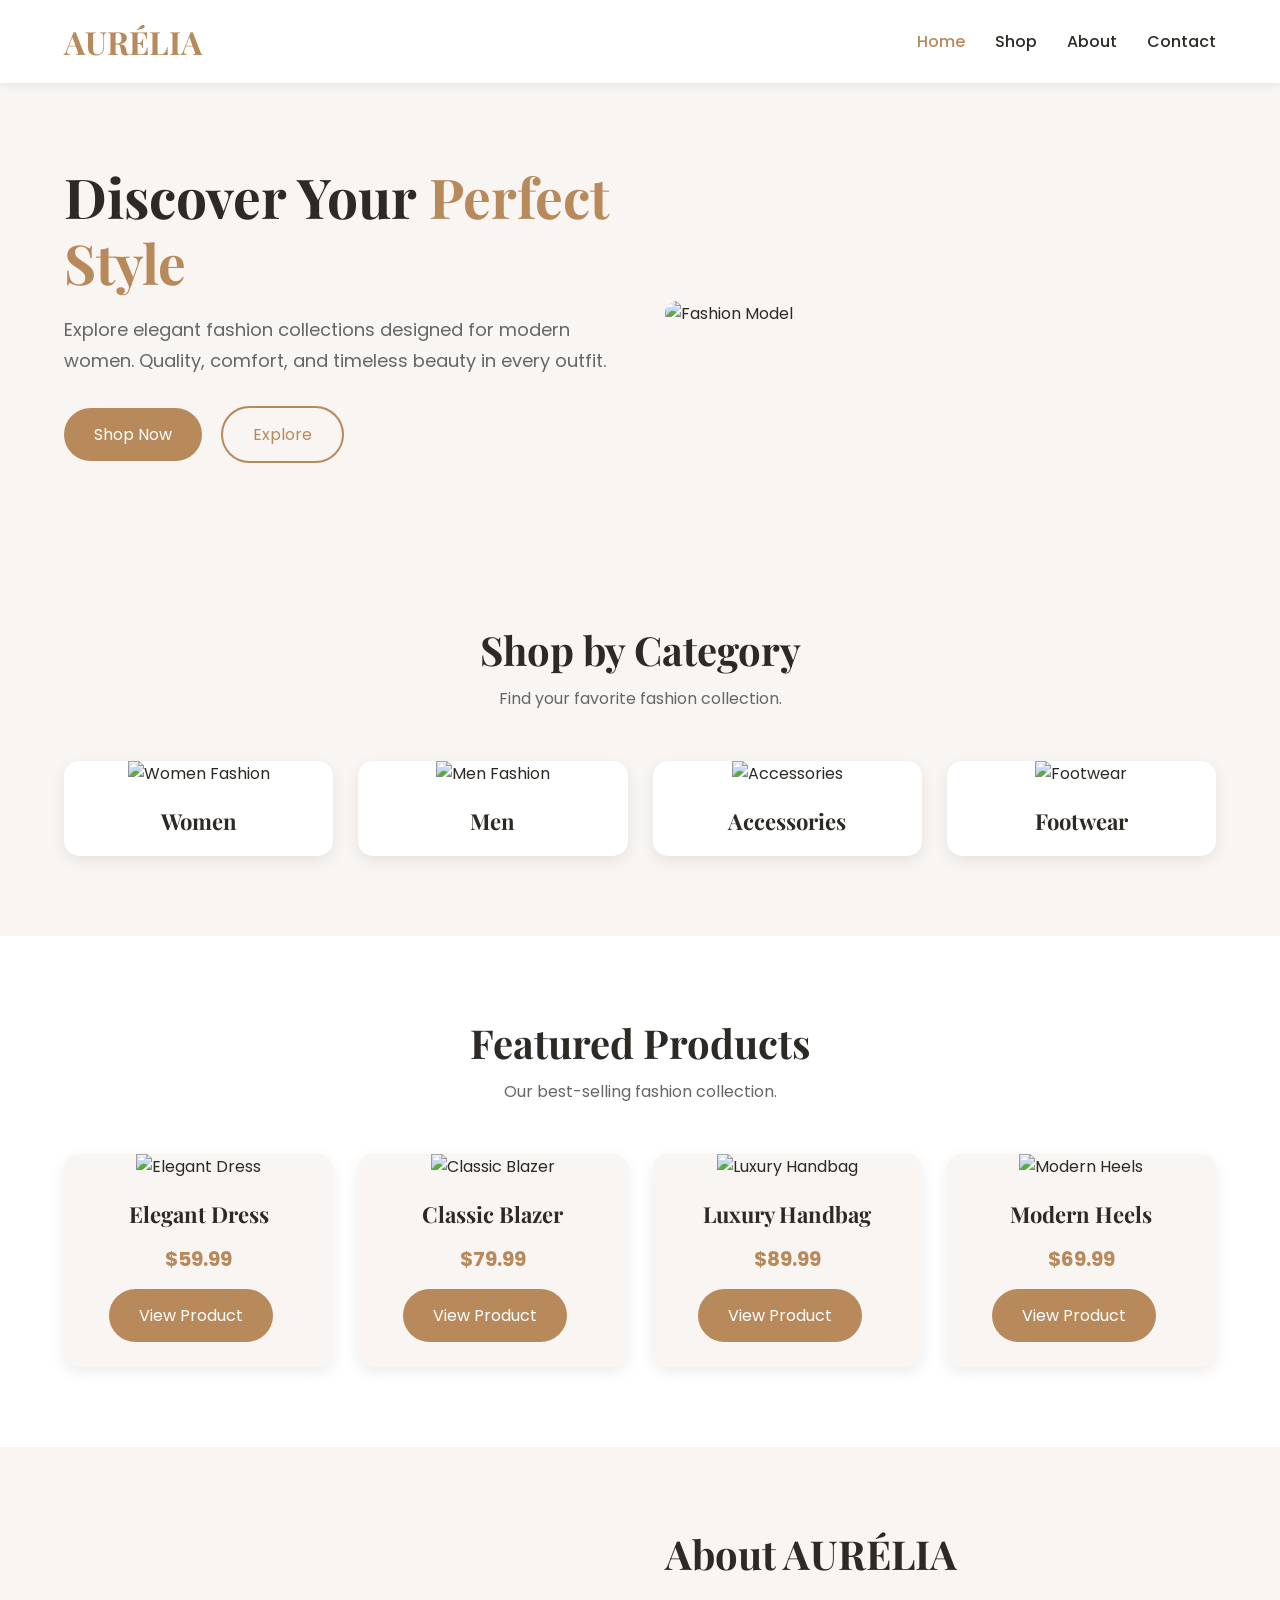
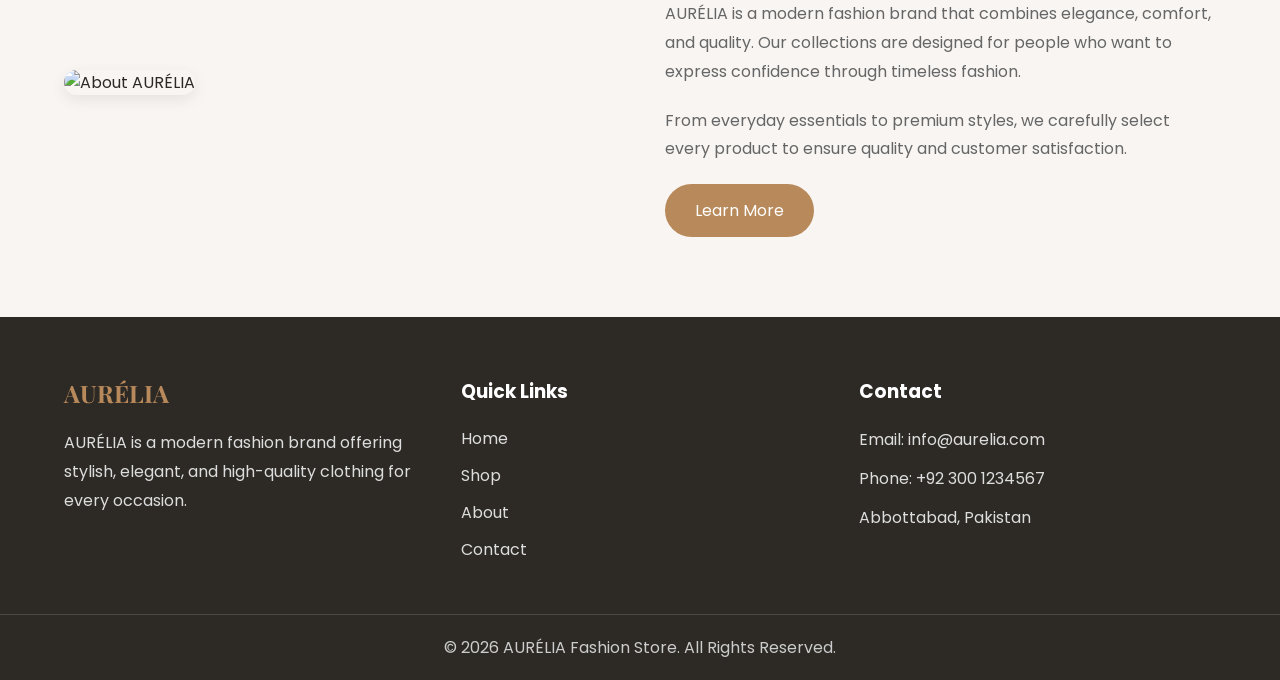
==== index.html @ 16b65892 "Add files via upload" ====
<!DOCTYPE html>
<html lang="en">

<head>

    <meta charset="UTF-8">

    <meta name="viewport" content="width=device-width, initial-scale=1.0">

    <title>AURÉLIA Fashion Store</title>

    <!-- Google Fonts -->
    <link
        href="https://fonts.googleapis.com/css2?family=Playfair+Display:wght@500;700&family=Poppins:wght@300;400;500;600&display=swap"
        rel="stylesheet">

    <!-- Font Awesome -->
    <link rel="stylesheet" href="https://cdnjs.cloudflare.com/ajax/libs/font-awesome/6.5.2/css/all.min.css">

    <!-- CSS -->
    <link rel="stylesheet" href="style.css">

</head>

<body>

    <!-- ================= HEADER ================= -->

    <header>

        <div class="container">

            <nav class="navbar">

                <!-- Logo -->

                <a href="index.html" class="logo">

                    AURÉLIA

                </a>

                <!-- Navigation -->

                <ul class="nav-links">

                    <li><a href="index.html" class="active">Home</a></li>

                    <li><a href="shop.html">Shop</a></li>

                    <li><a href="about.html">About</a></li>

                    <li><a href="contact.html">Contact</a></li>

                </ul>

            </nav>

        </div>

    </header>

    <!-- ================= HERO SECTION ================= -->

    <section class="hero">

        <div class="container hero-content">

            <!-- Left Side -->

            <div class="hero-text">

                <h1>
                    Discover Your
                    <span>Perfect Style</span>
                </h1>

                <p>
                    Explore elegant fashion collections designed for
                    modern women. Quality, comfort, and timeless beauty
                    in every outfit.
                </p>

                <a href="shop.html" class="btn">
                    Shop Now
                </a>

                <a href="about.html" class="btn-outline">
                    Explore
                </a>

            </div>

            <!-- Right Side -->

            <div class="hero-image">

                <img src="./images/hero.jpg" alt="Fashion Model">

            </div>
    </section>
    <!-- ================= CATEGORIES ================= -->

    <section class="categories">

        <div class="container">

            <div class="section-title">

                <h2>Shop by Category</h2>

                <p>Find your favorite fashion collection.</p>

            </div>

            <div class="category-grid">

                <!-- Category 1 -->

                <div class="category-card">

                    <img src="images/women.jpg" alt="Women Fashion">

                    <h3>Women</h3>

                </div>

                <!-- Category 2 -->

                <div class="category-card">

                    <img src="images/men.jpg" alt="Men Fashion">

                    <h3>Men</h3>

                </div>

                <!-- Category 3 -->

                <div class="category-card">

                    <img src="images/accessories.jpg" alt="Accessories">

                    <h3>Accessories</h3>

                </div>

                <!-- Category 4 -->

                <div class="category-card">

                    <img src="images/shoes.jpg" alt="Footwear">

                    <h3>Footwear</h3>

                </div>

            </div>

        </div>

    </section>

    <!-- ================= FEATURED PRODUCTS ================= -->

    <section class="products">

        <div class="container">

            <div class="section-title">

                <h2>Featured Products</h2>

                <p>Our best-selling fashion collection.</p>

            </div>

            <div class="product-grid">

                <!-- Product 1 -->

                <div class="product-card">

                    <img src="images/dress1.jpg" alt="Elegant Dress">

                    <h3>Elegant Dress</h3>

                    <p class="price">$59.99</p>

                    <a href="shop.html" class="btn">View Product</a>

                </div>

                <!-- Product 2 -->

                <div class="product-card">

                    <img src="images/dress2.jpg" alt="Classic Blazer">

                    <h3>Classic Blazer</h3>

                    <p class="price">$79.99</p>

                    <a href="shop.html" class="btn">View Product</a>

                </div>

                <!-- Product 3 -->

                <div class="product-card">

                    <img src="images/dress3.jpg" alt="Luxury Handbag">

                    <h3>Luxury Handbag</h3>

                    <p class="price">$89.99</p>

                    <a href="shop.html" class="btn">View Product</a>

                </div>

                <!-- Product 4 -->

                <div class="product-card">

                    <img src="images/dress4.jpg" alt="Modern Heels">

                    <h3>Modern Heels</h3>

                    <p class="price">$69.99</p>

                    <a href="shop.html" class="btn">View Product</a>

                </div>

            </div>

        </div>

    </section>

    <!-- ================= ABOUT ================= -->

    <section class="about">

        <div class="container about-container">

            <!-- Image -->

            <div class="about-image">

                <img src="images/about.jpg" alt="About AURÉLIA">

            </div>

            <!-- Content -->

            <div class="about-content">

                <h2>About AURÉLIA</h2>

                <p>
                    AURÉLIA is a modern fashion brand that combines elegance,
                    comfort, and quality. Our collections are designed for people
                    who want to express confidence through timeless fashion.
                </p>

                <p>
                    From everyday essentials to premium styles, we carefully
                    select every product to ensure quality and customer
                    satisfaction.
                </p>

                <a href="about.html" class="btn">
                    Learn More
                </a>

            </div>

        </div>

    </section>

    <!-- ================= FOOTER ================= -->

    <footer>

        <div class="container footer-container">

            <!-- Brand -->

            <div class="footer-box">

                <h2>AURÉLIA</h2>

                <p>
                    AURÉLIA is a modern fashion brand offering stylish,
                    elegant, and high-quality clothing for every occasion.
                </p>

            </div>

            <!-- Quick Links -->

            <div class="footer-box">

                <h3>Quick Links</h3>

                <ul>

                    <li><a href="index.html">Home</a></li>

                    <li><a href="shop.html">Shop</a></li>

                    <li><a href="about.html">About</a></li>

                    <li><a href="contact.html">Contact</a></li>

                </ul>

            </div>

            <!-- Contact -->

            <div class="footer-box">

                <h3>Contact</h3>

                <p>Email: info@aurelia.com</p>

                <p>Phone: +92 300 1234567</p>

                <p>Abbottabad, Pakistan</p>

            </div>

        </div>

        <div class="footer-bottom">

            <p>
                © 2026 AURÉLIA Fashion Store. All Rights Reserved.
            </p>

        </div>

    </footer>

</body>

</html>
---- style.css ----
/* =====================
   RESET
===================== */

* {
    margin: 0;
    padding: 0;
    box-sizing: border-box;
}

/* =====================
   BODY
===================== */

body {

    font-family: 'Poppins', sans-serif;

    background: #F8F5F2;

    color: #2D2A26;

}

/* =====================
   CONTAINER
===================== */

.container {

    width: 90%;

    max-width: 1200px;

    margin: auto;

}

/* =====================
   HEADER
===================== */

header {

    background: #ffffff;

    box-shadow: 0 2px 10px rgba(0, 0, 0, .08);

}

/* =====================
   NAVBAR
===================== */

.navbar {

    display: flex;

    justify-content: space-between;

    align-items: center;

    padding: 20px 0;

}

/* =====================
   LOGO
===================== */

.logo {

    text-decoration: none;

    font-size: 32px;

    font-family: 'Playfair Display', serif;

    color: #B8895A;

    font-weight: bold;

}

/* =====================
   NAVIGATION
===================== */

.nav-links {

    display: flex;

    list-style: none;

    gap: 30px;

}

.nav-links a {

    text-decoration: none;

    color: #2D2A26;

    font-weight: 500;

    transition: .3s;

}

.nav-links a:hover,

.nav-links .active {

    color: #B8895A;

}

/* =====================
   HERO SECTION
===================== */

.hero {

    padding: 80px 0;

}

.hero-content {

    display: flex;

    justify-content: space-between;

    align-items: center;

    gap: 50px;

}

.hero-text {

    flex: 1;

}

.hero-text h1 {

    font-size: 55px;

    font-family: 'Playfair Display', serif;

    line-height: 1.2;

    margin-bottom: 20px;

}

.hero-text span {

    color: #B8895A;

}

.hero-text p {

    font-size: 18px;

    color: #666;

    margin-bottom: 30px;

    line-height: 1.7;

}

/* Buttons */

.btn {

    display: inline-block;

    background: #B8895A;

    color: white;

    text-decoration: none;

    padding: 14px 30px;

    border-radius: 30px;

    margin-right: 15px;

    transition: .3s;

}

.btn:hover {

    background: #9e7146;

}

.btn-outline {

    display: inline-block;

    text-decoration: none;

    color: #B8895A;

    border: 2px solid #B8895A;

    padding: 14px 30px;

    border-radius: 30px;

    transition: .3s;

}

.btn-outline:hover {

    background: #B8895A;

    color: white;

}

/* Hero Image */
.hero-image {
    flex: 1;
}

.hero-image img {
    width: 100%;
    max-width: 500px;
    height: auto;
    display: block;
    border-radius: 20px;
}

/* =====================
   SECTION TITLE
===================== */

.section-title {

    text-align: center;

    margin-bottom: 50px;

}

.section-title h2 {

    font-size: 40px;

    font-family: 'Playfair Display', serif;

    color: #2D2A26;

    margin-bottom: 10px;

}

.section-title p {

    color: #666;

}

/* =====================
   CATEGORIES
===================== */

.categories {

    padding: 80px 0;

}

.category-grid {

    display: grid;

    grid-template-columns: repeat(4, 1fr);

    gap: 25px;

}

.category-card {

    background: #fff;

    border-radius: 15px;

    overflow: hidden;

    box-shadow: 0 5px 15px rgba(0, 0, 0, .08);

    text-align: center;

    transition: .3s;

}

.category-card:hover {

    transform: translateY(-8px);

}

.category-card img {

    width: 100%;

    height: 280px;

    object-fit: cover;

}

.category-card h3 {

    padding: 20px;

    font-size: 22px;

    font-family: 'Playfair Display', serif;

}

/* =====================
   PRODUCTS
===================== */

.products {

    padding: 80px 0;

    background: #ffffff;

}

.product-grid {

    display: grid;

    grid-template-columns: repeat(4, 1fr);

    gap: 25px;

}

.product-card {

    background: #F8F5F2;

    border-radius: 15px;

    overflow: hidden;

    text-align: center;

    box-shadow: 0 5px 15px rgba(0, 0, 0, .08);

    transition: .3s;

}

.product-card:hover {

    transform: translateY(-8px);

}

.product-card img {

    width: 100%;

    height: 320px;

    object-fit: cover;

}

.product-card h3 {

    margin-top: 20px;

    font-size: 22px;

    font-family: 'Playfair Display', serif;

}

.price {

    color: #B8895A;

    font-size: 20px;

    font-weight: bold;

    margin: 15px 0;

}

.product-card .btn {

    margin-bottom: 25px;

}

/* =====================
   ABOUT
===================== */

.about {

    padding: 80px 0;

    background: #F8F5F2;

}

.about-container {

    display: flex;

    align-items: center;

    gap: 50px;

}

.about-image {

    flex: 1;

}

.about-image img {

    width: 100%;

    border-radius: 15px;

    box-shadow: 0 5px 15px rgba(0, 0, 0, .08);

}

.about-content {

    flex: 1;

}

.about-content h2 {

    font-size: 40px;

    font-family: 'Playfair Display', serif;

    margin-bottom: 20px;

}

.about-content p {

    color: #666;

    line-height: 1.8;

    margin-bottom: 20px;

}

/* =====================
   FOOTER
===================== */

footer {

    background: #2D2A26;

    color: #ffffff;

    padding-top: 60px;

}

.footer-container {

    display: grid;

    grid-template-columns: repeat(3, 1fr);

    gap: 40px;

}

.footer-box h2 {

    font-family: 'Playfair Display', serif;

    color: #B8895A;

    margin-bottom: 20px;

}

.footer-box h3 {

    margin-bottom: 20px;

}

.footer-box p {

    color: #dddddd;

    line-height: 1.8;

    margin-bottom: 10px;

}

.footer-box ul {

    list-style: none;

}

.footer-box ul li {

    margin-bottom: 12px;

}

.footer-box ul li a {

    text-decoration: none;

    color: #dddddd;

    transition: .3s;

}

.footer-box ul li a:hover {

    color: #B8895A;

}

.footer-bottom {

    margin-top: 40px;

    text-align: center;

    padding: 20px 0;

    border-top: 1px solid rgba(255, 255, 255, .15);

}

.footer-bottom p {

    color: #cccccc;

}

/* =====================
   PAGE BANNER
===================== */

.page-banner {

    background: #B8895A;

    color: #ffffff;

    text-align: center;

    padding: 70px 20px;

}

.page-banner h1 {

    font-size: 42px;

    font-family: 'Playfair Display', serif;

    margin-bottom: 10px;

}

.page-banner p {

    color: #f5f5f5;

}

/* =====================
   CONTACT
===================== */

.contact {

    padding: 80px 0;

}

.contact-container {

    display: flex;

    gap: 50px;

    align-items: flex-start;

}

.contact-info {

    flex: 1;

}

.contact-info h2 {

    font-family: 'Playfair Display', serif;

    font-size: 36px;

    margin-bottom: 20px;

}

.contact-info p {

    margin-bottom: 15px;

    color: #555;

}

.contact-form {

    flex: 1;

}

.contact-form form {

    display: flex;

    flex-direction: column;

}

.contact-form input,

.contact-form textarea {

    padding: 15px;

    margin-bottom: 20px;

    border: 1px solid #ddd;

    border-radius: 8px;

    font-family: 'Poppins', sans-serif;

}

.contact-form textarea {

    resize: vertical;

}
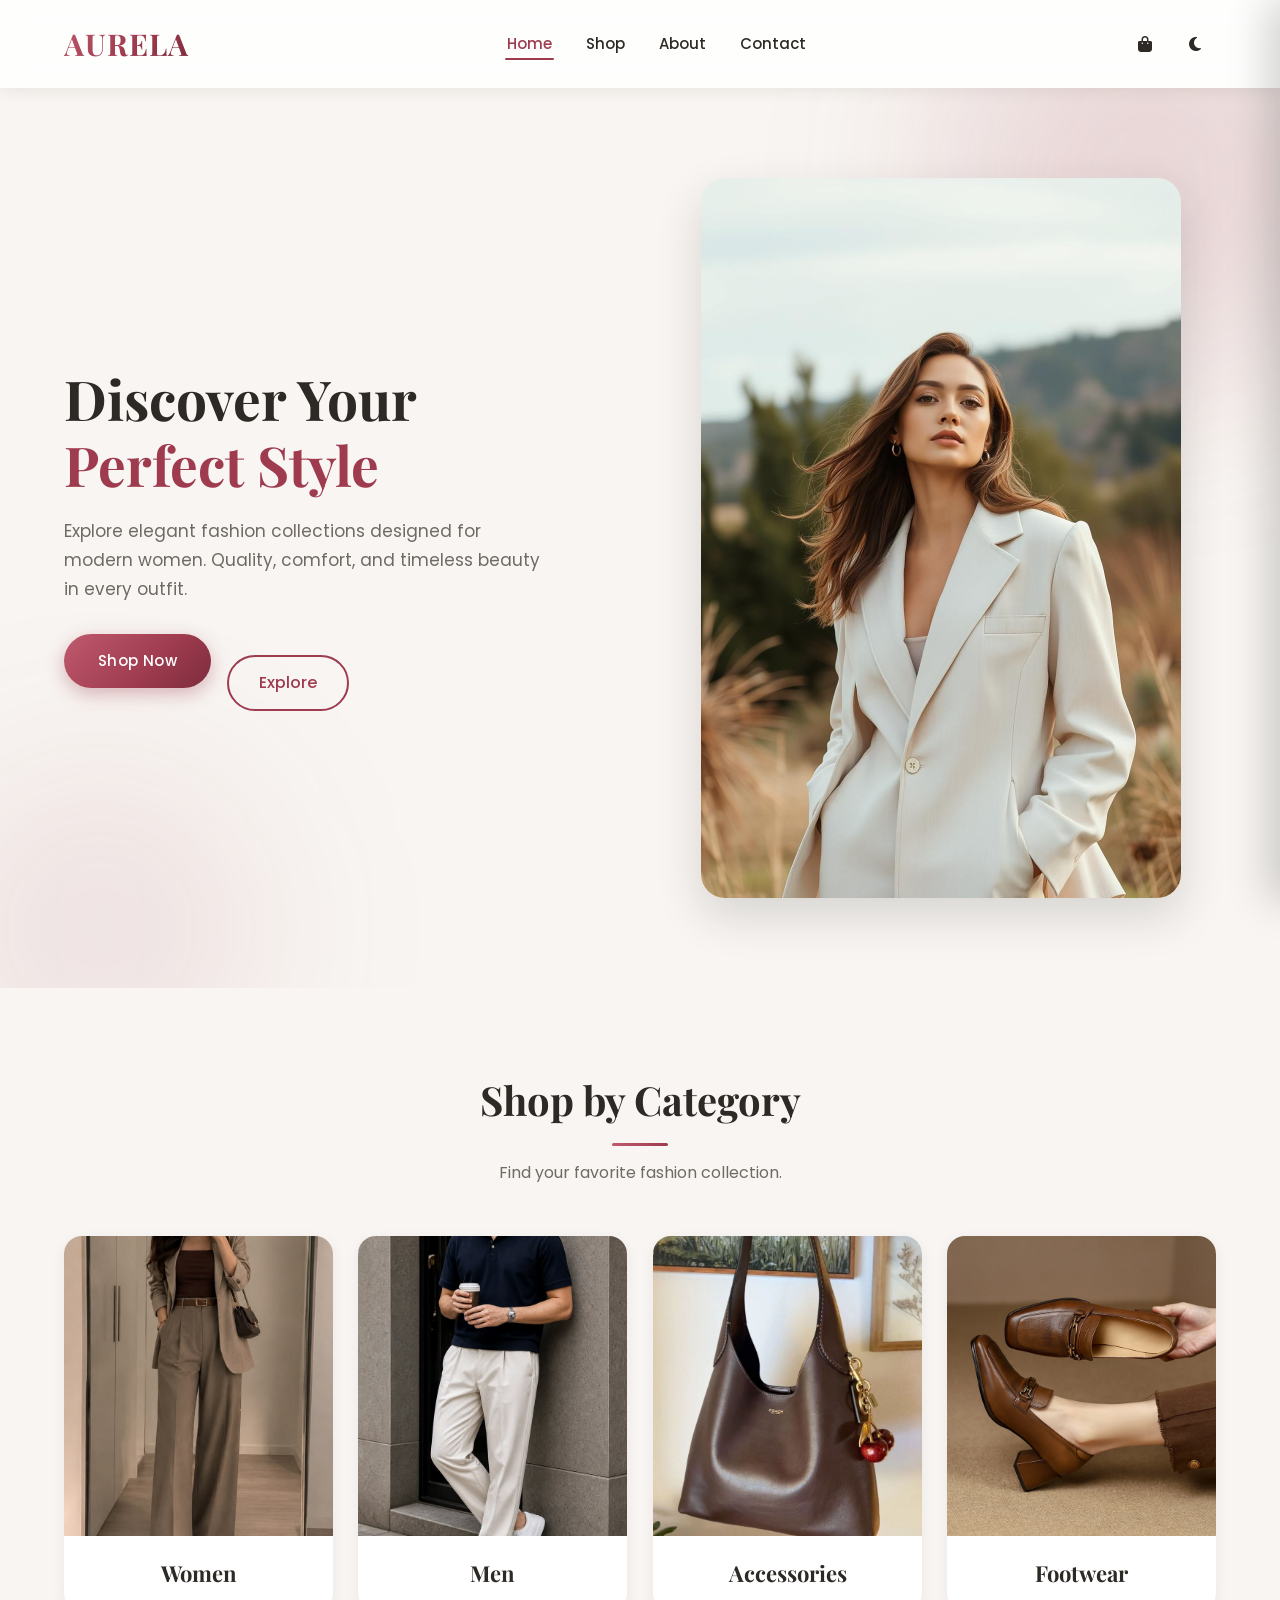
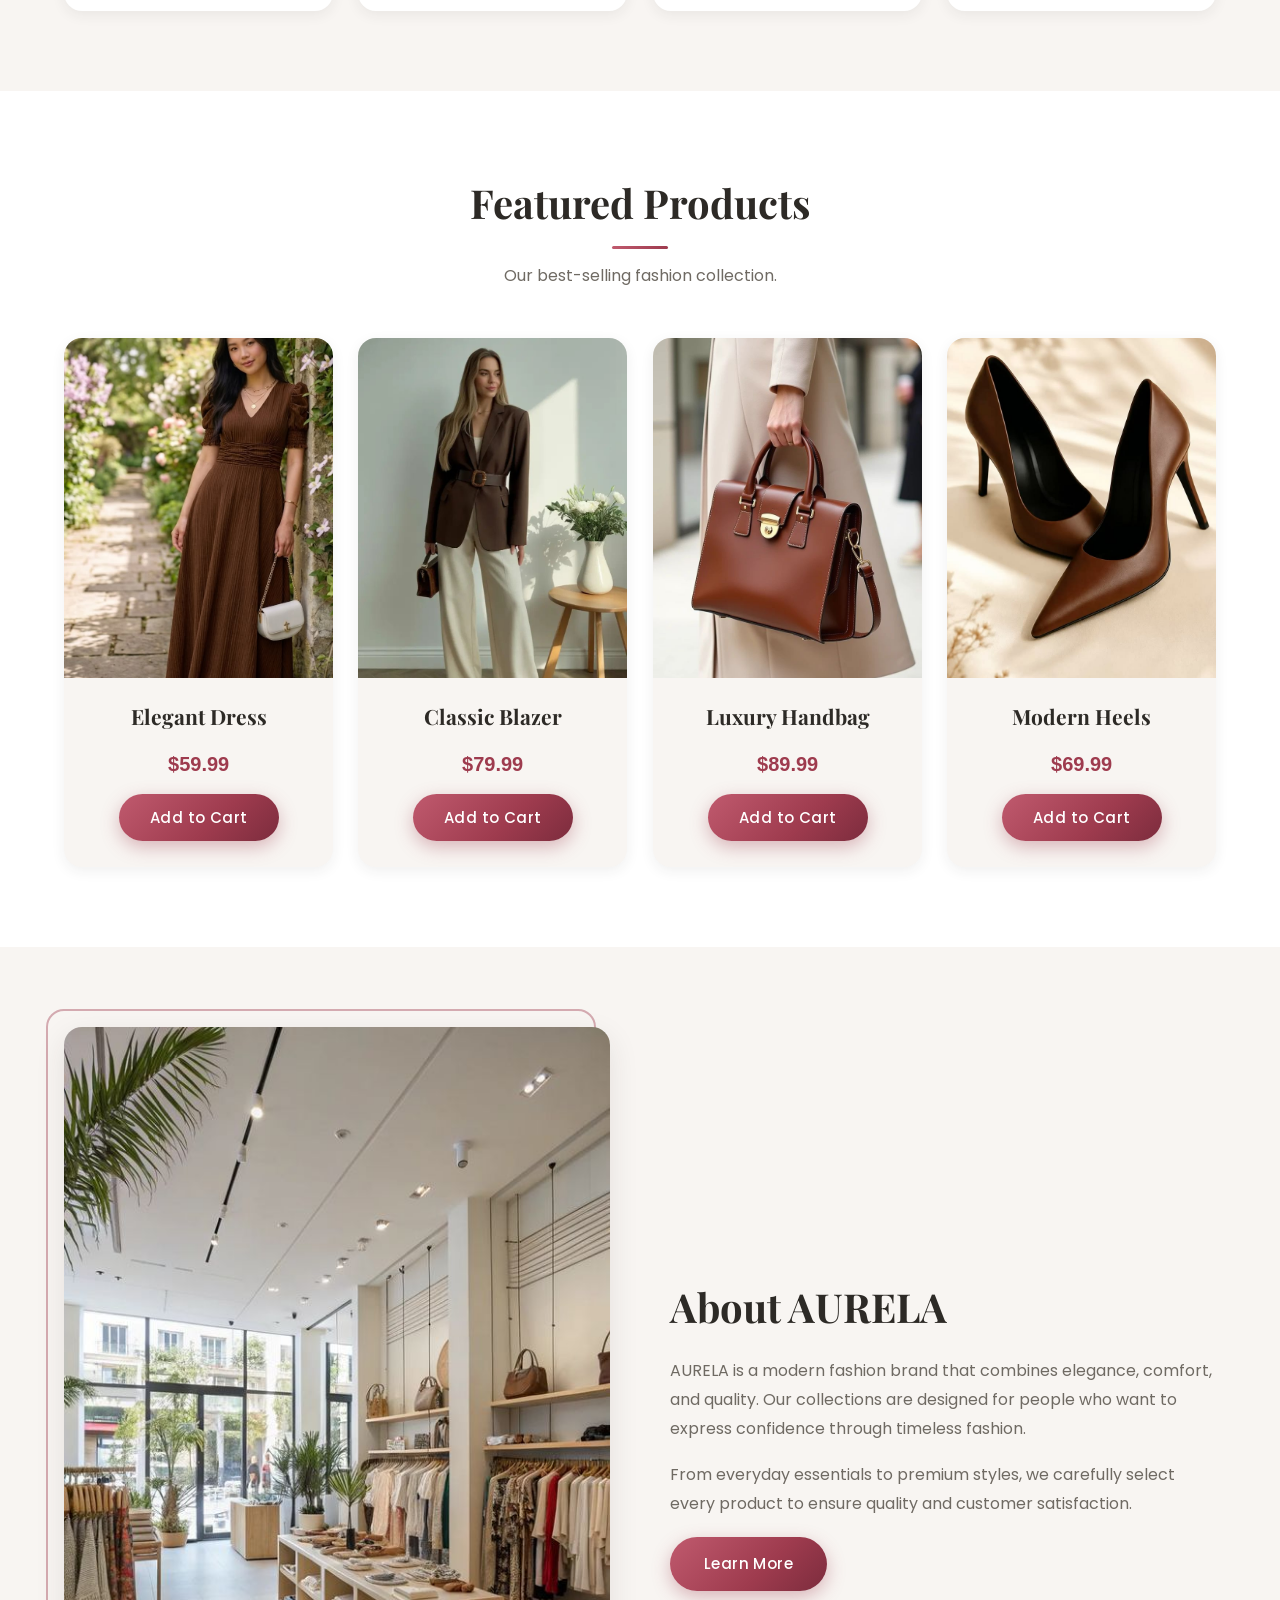
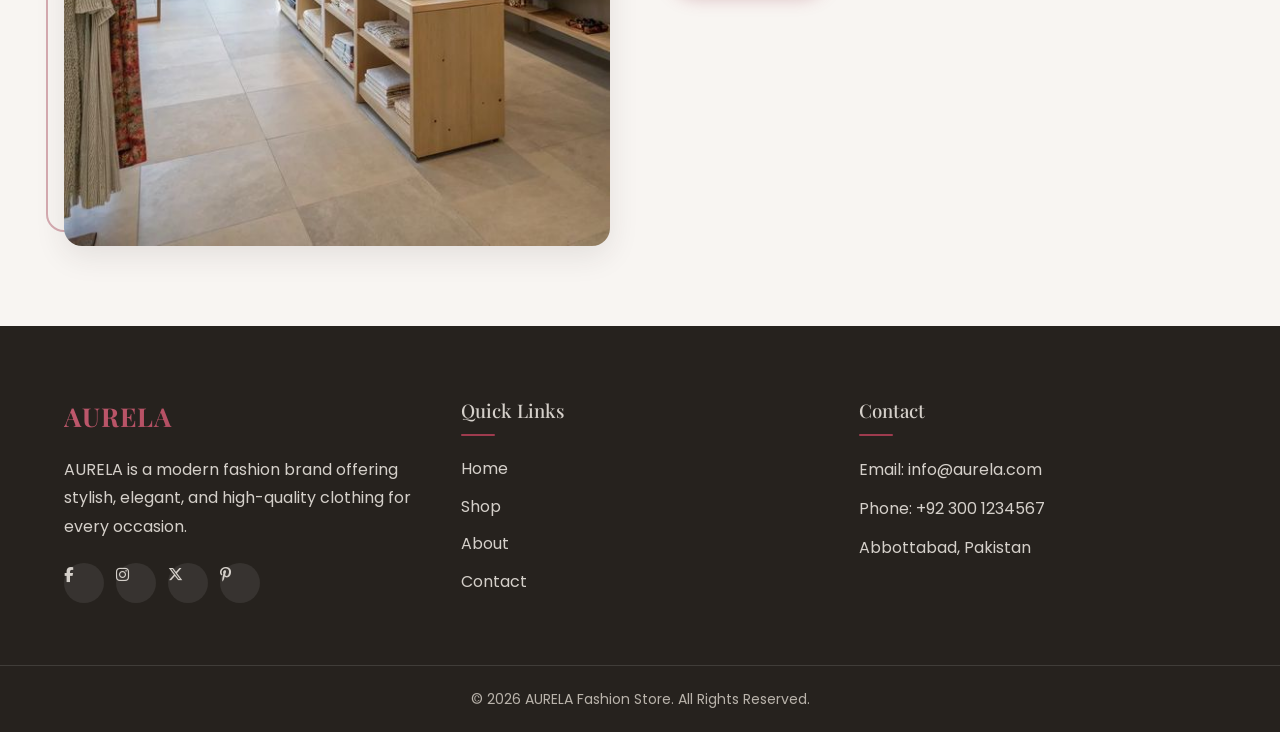
==== commit 76506cf9: "Rebrand to AURELA and add dark mode, cart flow, and burgundy theme Rebrand the fashion store as AURE" ====
--- a/index.html
+++ b/index.html
@@ -1,5 +1,5 @@
 <!DOCTYPE html>
-<html lang="en">
+<html lang="en" class="no-js">
 
 <head>
 
@@ -7,7 +7,21 @@
 
     <meta name="viewport" content="width=device-width, initial-scale=1.0">
 
-    <title>AURÉLIA Fashion Store</title>
+    <title>AURELA Fashion Store</title>
+
+    <!-- Favicon -->
+    <link rel="icon" href="data:image/svg+xml,<svg xmlns='http://www.w3.org/2000/svg' viewBox='0 0 100 100'><circle cx='50' cy='50' r='48' fill='%239E3B4E'/><text x='50' y='70' font-size='56' text-anchor='middle' fill='white' font-family='Georgia, serif'>A</text></svg>">
+
+    <!-- Theme init (avoids light/dark flash) -->
+    <script>
+        (function () {
+            try {
+                var t = localStorage.getItem('aurela-theme');
+                if (!t) t = window.matchMedia && window.matchMedia('(prefers-color-scheme: dark)').matches ? 'dark' : 'light';
+                document.documentElement.setAttribute('data-theme', t);
+            } catch (e) {}
+        })();
+    </script>
 
     <!-- Google Fonts -->
     <link
@@ -36,7 +50,7 @@
 
                 <a href="index.html" class="logo">
 
-                    AURÉLIA
+                    AURELA
 
                 </a>
 
@@ -53,6 +67,32 @@
                     <li><a href="contact.html">Contact</a></li>
 
                 </ul>
+
+                <!-- Header actions -->
+
+                <div class="nav-actions">
+
+                    <button class="cart-btn" id="cart-btn" aria-label="Open cart">
+
+                        <i class="fas fa-shopping-bag"></i>
+
+                        <span class="cart-count" id="cart-count">0</span>
+
+                    </button>
+
+                    <button class="theme-toggle" id="theme-toggle" aria-label="Toggle dark mode">
+
+                        <i class="fas fa-moon" id="theme-icon"></i>
+
+                    </button>
+
+                    <button class="nav-toggle" aria-label="Toggle navigation" aria-expanded="false">
+
+                        <span></span><span></span><span></span>
+
+                    </button>
+
+                </div>
 
             </nav>
 
@@ -95,17 +135,21 @@
 
             <div class="hero-image">
 
-                <img src="./images/hero.jpg" alt="Fashion Model">
-
-            </div>
+                <img src="images/hero.jpg" alt="Fashion Model">
+
+            </div>
+
+        </div>
+
     </section>
+
     <!-- ================= CATEGORIES ================= -->
 
     <section class="categories">
 
         <div class="container">
 
-            <div class="section-title">
+            <div class="section-title reveal">
 
                 <h2>Shop by Category</h2>
 
@@ -117,9 +161,9 @@
 
                 <!-- Category 1 -->
 
-                <div class="category-card">
-
-                    <img src="images/women.jpg" alt="Women Fashion">
+                <div class="category-card reveal">
+
+                    <img src="images/women.jpg" alt="Women Fashion" loading="lazy">
 
                     <h3>Women</h3>
 
@@ -127,9 +171,9 @@
 
                 <!-- Category 2 -->
 
-                <div class="category-card">
-
-                    <img src="images/men.jpg" alt="Men Fashion">
+                <div class="category-card reveal">
+
+                    <img src="images/men.jpg" alt="Men Fashion" loading="lazy">
 
                     <h3>Men</h3>
 
@@ -137,9 +181,9 @@
 
                 <!-- Category 3 -->
 
-                <div class="category-card">
-
-                    <img src="images/accessories.jpg" alt="Accessories">
+                <div class="category-card reveal">
+
+                    <img src="images/accessories.jpg" alt="Accessories" loading="lazy">
 
                     <h3>Accessories</h3>
 
@@ -147,9 +191,9 @@
 
                 <!-- Category 4 -->
 
-                <div class="category-card">
-
-                    <img src="images/shoes.jpg" alt="Footwear">
+                <div class="category-card reveal">
+
+                    <img src="images/shoes.jpg" alt="Footwear" loading="lazy">
 
                     <h3>Footwear</h3>
 
@@ -167,7 +211,7 @@
 
         <div class="container">
 
-            <div class="section-title">
+            <div class="section-title reveal">
 
                 <h2>Featured Products</h2>
 
@@ -179,57 +223,57 @@
 
                 <!-- Product 1 -->
 
-                <div class="product-card">
-
-                    <img src="images/dress1.jpg" alt="Elegant Dress">
+                <div class="product-card reveal">
+
+                    <img src="images/dress1.jpg" alt="Elegant Dress" loading="lazy">
 
                     <h3>Elegant Dress</h3>
 
                     <p class="price">$59.99</p>
 
-                    <a href="shop.html" class="btn">View Product</a>
+                    <button class="btn add-to-cart" data-id="d1" data-name="Elegant Dress" data-price="59.99" data-img="images/dress1.jpg">Add to Cart</button>
 
                 </div>
 
                 <!-- Product 2 -->
 
-                <div class="product-card">
-
-                    <img src="images/dress2.jpg" alt="Classic Blazer">
+                <div class="product-card reveal">
+
+                    <img src="images/dress2.jpg" alt="Classic Blazer" loading="lazy">
 
                     <h3>Classic Blazer</h3>
 
                     <p class="price">$79.99</p>
 
-                    <a href="shop.html" class="btn">View Product</a>
+                    <button class="btn add-to-cart" data-id="d2" data-name="Classic Blazer" data-price="79.99" data-img="images/dress2.jpg">Add to Cart</button>
 
                 </div>
 
                 <!-- Product 3 -->
 
-                <div class="product-card">
-
-                    <img src="images/dress3.jpg" alt="Luxury Handbag">
+                <div class="product-card reveal">
+
+                    <img src="images/dress3.jpg" alt="Luxury Handbag" loading="lazy">
 
                     <h3>Luxury Handbag</h3>
 
                     <p class="price">$89.99</p>
 
-                    <a href="shop.html" class="btn">View Product</a>
+                    <button class="btn add-to-cart" data-id="d3" data-name="Luxury Handbag" data-price="89.99" data-img="images/dress3.jpg">Add to Cart</button>
 
                 </div>
 
                 <!-- Product 4 -->
 
-                <div class="product-card">
-
-                    <img src="images/dress4.jpg" alt="Modern Heels">
+                <div class="product-card reveal">
+
+                    <img src="images/dress4.jpg" alt="Modern Heels" loading="lazy">
 
                     <h3>Modern Heels</h3>
 
                     <p class="price">$69.99</p>
 
-                    <a href="shop.html" class="btn">View Product</a>
+                    <button class="btn add-to-cart" data-id="d4" data-name="Modern Heels" data-price="69.99" data-img="images/dress4.jpg">Add to Cart</button>
 
                 </div>
 
@@ -247,20 +291,20 @@
 
             <!-- Image -->
 
-            <div class="about-image">
-
-                <img src="images/about.jpg" alt="About AURÉLIA">
+            <div class="about-image reveal reveal-left">
+
+                <img src="images/about.jpg" alt="About AURELA" loading="lazy">
 
             </div>
 
             <!-- Content -->
 
-            <div class="about-content">
-
-                <h2>About AURÉLIA</h2>
+            <div class="about-content reveal reveal-right">
+
+                <h2>About AURELA</h2>
 
                 <p>
-                    AURÉLIA is a modern fashion brand that combines elegance,
+                    AURELA is a modern fashion brand that combines elegance,
                     comfort, and quality. Our collections are designed for people
                     who want to express confidence through timeless fashion.
                 </p>
@@ -291,13 +335,25 @@
 
             <div class="footer-box">
 
-                <h2>AURÉLIA</h2>
+                <h2>AURELA</h2>
 
                 <p>
-                    AURÉLIA is a modern fashion brand offering stylish,
+                    AURELA is a modern fashion brand offering stylish,
                     elegant, and high-quality clothing for every occasion.
                 </p>
 
+                <ul class="socials">
+
+                    <li><a href="#" aria-label="Facebook"><i class="fab fa-facebook-f"></i></a></li>
+
+                    <li><a href="#" aria-label="Instagram"><i class="fab fa-instagram"></i></a></li>
+
+                    <li><a href="#" aria-label="X (Twitter)"><i class="fab fa-x-twitter"></i></a></li>
+
+                    <li><a href="#" aria-label="Pinterest"><i class="fab fa-pinterest-p"></i></a></li>
+
+                </ul>
+
             </div>
 
             <!-- Quick Links -->
@@ -326,7 +382,7 @@
 
                 <h3>Contact</h3>
 
-                <p>Email: info@aurelia.com</p>
+                <p>Email: info@aurela.com</p>
 
                 <p>Phone: +92 300 1234567</p>
 
@@ -339,13 +395,89 @@
         <div class="footer-bottom">
 
             <p>
-                © 2026 AURÉLIA Fashion Store. All Rights Reserved.
+                © 2026 AURELA Fashion Store. All Rights Reserved.
             </p>
 
         </div>
 
     </footer>
 
+    <!-- ================= CART ================= -->
+
+    <div class="cart-overlay" id="cart-overlay"></div>
+
+    <aside class="cart-drawer" id="cart-drawer" aria-hidden="true">
+
+        <div class="cart-header">
+
+            <h3>Your Cart</h3>
+
+            <button class="cart-close" id="cart-close" aria-label="Close cart"><i class="fas fa-times"></i></button>
+
+        </div>
+
+        <div class="cart-items" id="cart-items"></div>
+
+        <div class="cart-footer">
+
+            <div class="cart-total">
+                <span>Total</span>
+                <span id="cart-total">$0.00</span>
+            </div>
+
+            <button class="btn" id="cart-checkout">Checkout</button>
+
+        </div>
+
+    </aside>
+
+    <!-- Checkout modal -->
+
+    <div class="checkout-modal" id="checkout-modal">
+
+        <div class="checkout-overlay"></div>
+
+        <div class="checkout-box" id="checkout-box">
+
+            <button class="checkout-close" id="checkout-close" aria-label="Close checkout"><i class="fas fa-times"></i></button>
+
+            <h3>Checkout</h3>
+
+            <p>Almost done — enter your details to place the order.</p>
+
+            <form id="checkout-form">
+
+                <input type="text" name="name" placeholder="Full Name" required>
+
+                <input type="email" name="email" placeholder="Email Address" required>
+
+                <input type="text" name="address" placeholder="Shipping Address" required>
+
+                <button type="submit" class="btn">Place Order</button>
+
+            </form>
+
+        </div>
+
+    </div>
+
+    <!-- Toast -->
+
+    <div class="toast" id="toast"></div>
+
+    <!-- Back to top -->
+
+    <button id="back-to-top" aria-label="Back to top">
+
+        <i class="fas fa-arrow-up"></i>
+
+    </button>
+
+    <!-- JS -->
+
+    <script src="script.js" defer></script>
+    <script src="cart.js" defer></script>
+
 </body>
 
-</html>+</html>
--- a/style.css
+++ b/style.css
@@ -1,3 +1,80 @@
+/* =========================================================
+   AURELA - Style Sheet
+   ========================================================= */
+
+/* =====================
+   THEME VARIABLES
+===================== */
+
+:root {
+    color-scheme: light;
+
+    /* Brand palette — Burgundy Wine */
+    --accent: #9E3B4E;
+    --accent-dark: #7C2C3D;
+    --accent-light: #C05A6E;
+    --accent-rgb: 158, 59, 78;
+
+    /* Surfaces */
+    --bg: #F8F5F2;
+    --bg-alt: #FFFFFF;
+    --card: #FFFFFF;
+    --text: #2D2A26;
+    --muted: #6F6A63;
+    --border: #E7E1DA;
+    --input-bg: #FAF7F4;
+    --header-bg: rgba(255, 255, 255, .85);
+    --footer-bg: #26221E;
+    --footer-text: #D5D0CA;
+    --footer-muted: #B9B3AB;
+
+    /* Shadows */
+    --shadow-sm: 0 4px 14px rgba(45, 42, 38, .07);
+    --shadow-md: 0 10px 30px rgba(45, 42, 38, .10);
+    --shadow-lg: 0 18px 45px rgba(45, 42, 38, .16);
+
+    /* Type */
+    --font-head: 'Playfair Display', serif;
+    --font-body: 'Poppins', sans-serif;
+    --ease: cubic-bezier(.4, 0, .2, 1);
+    --ease-out: cubic-bezier(.22, 1, .36, 1);
+    --transition: .35s var(--ease);
+    --radius: 18px;
+}
+
+[data-theme="dark"] {
+    color-scheme: dark;
+
+    --accent: #D06075;
+    --accent-dark: #B0445A;
+    --accent-light: #E38A9C;
+    --accent-rgb: 208, 96, 117;
+
+    --bg: #171310;
+    --bg-alt: #1F1A16;
+    --card: #251E19;
+    --text: #F0EAE3;
+    --muted: #A89E92;
+    --border: #3A332B;
+    --input-bg: #201B16;
+    --header-bg: rgba(23, 19, 16, .85);
+    --footer-bg: #100D0B;
+    --footer-text: #C9C0B4;
+    --footer-muted: #8F867A;
+
+    --shadow-sm: 0 4px 14px rgba(0, 0, 0, .35);
+    --shadow-md: 0 10px 30px rgba(0, 0, 0, .45);
+    --shadow-lg: 0 18px 45px rgba(0, 0, 0, .55);
+}
+
+/* Smooth colour transitions while switching themes */
+html.theme-switching *,
+html.theme-switching *::before,
+html.theme-switching *::after {
+    transition: background-color .5s ease, color .5s ease, border-color .5s ease,
+        box-shadow .5s ease, fill .5s ease !important;
+}
+
 /* =====================
    RESET
 ===================== */
@@ -8,18 +85,51 @@
     box-sizing: border-box;
 }
 
+html {
+    scroll-behavior: smooth;
+    scroll-padding-top: 90px;
+}
+
 /* =====================
    BODY
 ===================== */
 
 body {
-
-    font-family: 'Poppins', sans-serif;
-
-    background: #F8F5F2;
-
-    color: #2D2A26;
-
+    font-family: var(--font-body);
+    background: var(--bg);
+    color: var(--text);
+    line-height: 1.6;
+    -webkit-font-smoothing: antialiased;
+    overflow-x: hidden;
+    transition: background-color .4s ease, color .4s ease;
+}
+
+img {
+    max-width: 100%;
+    display: block;
+}
+
+::selection {
+    background: var(--accent);
+    color: #fff;
+}
+
+/* Custom scrollbar */
+::-webkit-scrollbar {
+    width: 10px;
+}
+
+::-webkit-scrollbar-track {
+    background: var(--bg);
+}
+
+::-webkit-scrollbar-thumb {
+    background: rgba(var(--accent-rgb), .35);
+    border-radius: 10px;
+}
+
+::-webkit-scrollbar-thumb:hover {
+    background: var(--accent);
 }
 
 /* =====================
@@ -27,13 +137,9 @@
 ===================== */
 
 .container {
-
     width: 90%;
-
     max-width: 1200px;
-
     margin: auto;
-
 }
 
 /* =====================
@@ -41,11 +147,18 @@
 ===================== */
 
 header {
-
-    background: #ffffff;
-
-    box-shadow: 0 2px 10px rgba(0, 0, 0, .08);
-
+    position: sticky;
+    top: 0;
+    z-index: 1000;
+    background: var(--header-bg);
+    -webkit-backdrop-filter: blur(14px);
+    backdrop-filter: blur(14px);
+    box-shadow: var(--shadow-sm);
+    transition: box-shadow var(--transition), background-color .4s ease;
+}
+
+header.scrolled {
+    box-shadow: var(--shadow-md);
 }
 
 /* =====================
@@ -53,67 +166,156 @@
 ===================== */
 
 .navbar {
-
     display: flex;
-
     justify-content: space-between;
-
     align-items: center;
-
     padding: 20px 0;
-
-}
-
-/* =====================
-   LOGO
-===================== */
-
+    position: relative;
+}
+
+/* Logo */
 .logo {
-
     text-decoration: none;
-
-    font-size: 32px;
-
-    font-family: 'Playfair Display', serif;
-
-    color: #B8895A;
-
-    font-weight: bold;
-
-}
-
-/* =====================
-   NAVIGATION
-===================== */
-
+    font-size: 30px;
+    font-family: var(--font-head);
+    font-weight: 700;
+    letter-spacing: 1px;
+    background: linear-gradient(135deg, var(--accent-light), var(--accent) 55%, var(--accent-dark));
+    -webkit-background-clip: text;
+    background-clip: text;
+    -webkit-text-fill-color: transparent;
+    color: transparent;
+    transition: opacity var(--transition);
+}
+
+.logo:hover {
+    opacity: .8;
+}
+
+/* Navigation */
 .nav-links {
-
     display: flex;
-
     list-style: none;
-
     gap: 30px;
-
 }
 
 .nav-links a {
-
+    position: relative;
     text-decoration: none;
-
-    color: #2D2A26;
-
+    color: var(--text);
     font-weight: 500;
-
-    transition: .3s;
-
+    font-size: 15px;
+    padding: 6px 2px;
+    transition: color var(--transition);
+}
+
+.nav-links a::after {
+    content: '';
+    position: absolute;
+    left: 0;
+    bottom: 0;
+    width: 100%;
+    height: 2px;
+    border-radius: 2px;
+    background: var(--accent);
+    transform: scaleX(0);
+    transform-origin: right;
+    transition: transform .3s var(--ease);
+}
+
+.nav-links a:hover::after,
+.nav-links a.active::after {
+    transform: scaleX(1);
+    transform-origin: left;
 }
 
 .nav-links a:hover,
-
 .nav-links .active {
-
-    color: #B8895A;
-
+    color: var(--accent);
+}
+
+/* Header action buttons (cart, theme, hamburger) */
+.nav-actions {
+    display: flex;
+    align-items: center;
+    gap: 8px;
+}
+
+.cart-btn,
+.theme-toggle,
+.nav-toggle {
+    position: relative;
+    width: 42px;
+    height: 42px;
+    display: grid;
+    place-items: center;
+    border: none;
+    border-radius: 50%;
+    background: transparent;
+    color: var(--text);
+    font-size: 16px;
+    cursor: pointer;
+    transition: var(--transition);
+}
+
+.cart-btn:hover,
+.theme-toggle:hover {
+    background: rgba(var(--accent-rgb), .12);
+    color: var(--accent);
+    transform: translateY(-2px);
+}
+
+.cart-count {
+    position: absolute;
+    top: -2px;
+    right: -2px;
+    min-width: 18px;
+    height: 18px;
+    padding: 0 5px;
+    border-radius: 10px;
+    background: var(--accent);
+    color: #fff;
+    font-size: 11px;
+    font-weight: 600;
+    line-height: 18px;
+    text-align: center;
+    transform: scale(0);
+    transition: transform .3s var(--ease);
+}
+
+.cart-count.show {
+    transform: scale(1);
+}
+
+/* Hamburger */
+.nav-toggle {
+    display: none;
+    flex-direction: column;
+    justify-content: center;
+    gap: 5px;
+    padding: 10px;
+}
+
+.nav-toggle span {
+    display: block;
+    width: 22px;
+    height: 2px;
+    margin: 0 auto;
+    background: var(--text);
+    border-radius: 2px;
+    transition: transform .3s var(--ease), opacity .3s var(--ease);
+}
+
+.nav-toggle.open span:nth-child(1) {
+    transform: translateY(7px) rotate(45deg);
+}
+
+.nav-toggle.open span:nth-child(2) {
+    opacity: 0;
+}
+
+.nav-toggle.open span:nth-child(3) {
+    transform: translateY(-7px) rotate(-45deg);
 }
 
 /* =====================
@@ -121,568 +323,1283 @@
 ===================== */
 
 .hero {
-
-    padding: 80px 0;
-
+    position: relative;
+    padding: 90px 0;
+    overflow: hidden;
+}
+
+/* Decorative blurred blobs */
+.hero::before,
+.hero::after {
+    content: '';
+    position: absolute;
+    border-radius: 50%;
+    filter: blur(90px);
+    pointer-events: none;
+    z-index: 0;
+}
+
+.hero::before {
+    width: 420px;
+    height: 420px;
+    background: rgba(var(--accent-rgb), .16);
+    top: -120px;
+    right: -80px;
+    animation: float 12s ease-in-out infinite;
+}
+
+.hero::after {
+    width: 320px;
+    height: 320px;
+    background: rgba(var(--accent-rgb), .10);
+    bottom: -100px;
+    left: -60px;
+    animation: float 14s ease-in-out infinite reverse;
 }
 
 .hero-content {
-
+    position: relative;
+    z-index: 1;
     display: flex;
-
     justify-content: space-between;
-
     align-items: center;
-
     gap: 50px;
-
 }
 
 .hero-text {
-
     flex: 1;
-
 }
 
 .hero-text h1 {
-
-    font-size: 55px;
-
-    font-family: 'Playfair Display', serif;
-
+    font-size: clamp(34px, 5.5vw, 55px);
+    font-family: var(--font-head);
     line-height: 1.2;
-
     margin-bottom: 20px;
-
-}
-
-.hero-text span {
-
-    color: #B8895A;
-
+    text-wrap: balance;
+    opacity: 0;
+    animation: fadeUp .8s var(--ease-out) .1s forwards;
+}
+
+.hero-text h1 span {
+    color: var(--accent);
 }
 
 .hero-text p {
-
-    font-size: 18px;
-
-    color: #666;
-
+    font-size: 17px;
+    color: var(--muted);
     margin-bottom: 30px;
-
     line-height: 1.7;
-
+    max-width: 480px;
+    opacity: 0;
+    animation: fadeUp .8s var(--ease-out) .25s forwards;
+}
+
+.hero-text .btn {
+    margin-right: 12px;
+    opacity: 0;
+    animation: fadeUp .8s var(--ease-out) .4s forwards;
+}
+
+.hero-text .btn-outline {
+    opacity: 0;
+    animation: fadeUp .8s var(--ease-out) .5s forwards;
 }
 
 /* Buttons */
-
 .btn {
-
+    position: relative;
     display: inline-block;
-
-    background: #B8895A;
-
-    color: white;
-
+    background: linear-gradient(135deg, var(--accent-light), var(--accent) 60%, var(--accent-dark));
+    color: #fff;
     text-decoration: none;
-
-    padding: 14px 30px;
-
-    border-radius: 30px;
-
-    margin-right: 15px;
-
-    transition: .3s;
-
+    padding: 15px 34px;
+    border: none;
+    border-radius: 40px;
+    font-family: var(--font-body);
+    font-size: 15px;
+    font-weight: 500;
+    letter-spacing: .4px;
+    cursor: pointer;
+    box-shadow: 0 6px 18px rgba(var(--accent-rgb), .35);
+    overflow: hidden;
+    transition: transform var(--transition), box-shadow var(--transition), background var(--transition);
+}
+
+.btn::before {
+    content: '';
+    position: absolute;
+    top: 0;
+    left: -100%;
+    width: 100%;
+    height: 100%;
+    background: linear-gradient(120deg, transparent, rgba(255, 255, 255, .35), transparent);
+    transition: left .6s ease;
 }
 
 .btn:hover {
-
-    background: #9e7146;
-
+    transform: translateY(-3px);
+    box-shadow: 0 12px 28px rgba(var(--accent-rgb), .45);
+}
+
+.btn:hover::before {
+    left: 100%;
+}
+
+.btn:active {
+    transform: translateY(-1px);
 }
 
 .btn-outline {
-
     display: inline-block;
-
     text-decoration: none;
-
-    color: #B8895A;
-
-    border: 2px solid #B8895A;
-
-    padding: 14px 30px;
-
-    border-radius: 30px;
-
-    transition: .3s;
-
+    color: var(--accent);
+    border: 2px solid var(--accent);
+    padding: 13px 30px;
+    border-radius: 40px;
+    font-weight: 500;
+    transition: var(--transition);
 }
 
 .btn-outline:hover {
-
-    background: #B8895A;
-
-    color: white;
-
+    background: var(--accent);
+    color: #fff;
+    transform: translateY(-3px);
+    box-shadow: 0 10px 24px rgba(var(--accent-rgb), .3);
 }
 
 /* Hero Image */
 .hero-image {
     flex: 1;
+    display: flex;
+    justify-content: center;
+    animation: float 7s ease-in-out infinite;
 }
 
 .hero-image img {
     width: 100%;
-    max-width: 500px;
+    max-width: 480px;
     height: auto;
-    display: block;
+    border-radius: 24px;
+    box-shadow: var(--shadow-lg);
+    opacity: 0;
+    animation: zoomIn 1s var(--ease-out) .15s forwards;
+}
+
+/* =====================
+   SECTION TITLE
+===================== */
+
+.section-title {
+    text-align: center;
+    margin-bottom: 50px;
+}
+
+.section-title h2 {
+    position: relative;
+    display: inline-block;
+    font-size: clamp(28px, 4vw, 40px);
+    font-family: var(--font-head);
+    color: var(--text);
+    margin-bottom: 14px;
+    padding-bottom: 14px;
+    text-wrap: balance;
+}
+
+.section-title h2::after {
+    content: '';
+    position: absolute;
+    left: 50%;
+    bottom: 0;
+    transform: translateX(-50%);
+    width: 56px;
+    height: 3px;
+    border-radius: 3px;
+    background: linear-gradient(90deg, var(--accent-light), var(--accent));
+}
+
+.section-title p {
+    color: var(--muted);
+}
+
+/* =====================
+   CATEGORIES
+===================== */
+
+.categories {
+    padding: 80px 0;
+}
+
+.category-grid {
+    display: grid;
+    grid-template-columns: repeat(4, 1fr);
+    gap: 25px;
+}
+
+.category-card {
+    background: var(--card);
+    border-radius: var(--radius);
+    overflow: hidden;
+    box-shadow: var(--shadow-sm);
+    text-align: center;
+    transition: transform var(--transition), box-shadow var(--transition), background-color .4s ease;
+}
+
+.category-card:hover {
+    transform: translateY(-10px);
+    box-shadow: var(--shadow-lg);
+}
+
+.category-card img {
+    width: 100%;
+    height: 300px;
+    object-fit: cover;
+    transition: transform .6s var(--ease-out);
+}
+
+.category-card:hover img {
+    transform: scale(1.08);
+}
+
+.category-card h3 {
+    padding: 20px;
+    font-size: 22px;
+    font-family: var(--font-head);
+    transition: color var(--transition);
+}
+
+.category-card:hover h3 {
+    color: var(--accent);
+}
+
+/* =====================
+   PRODUCTS
+===================== */
+
+.products {
+    padding: 80px 0;
+    background: var(--bg-alt);
+    transition: background-color .4s ease;
+}
+
+.product-grid {
+    display: grid;
+    grid-template-columns: repeat(4, 1fr);
+    gap: 25px;
+}
+
+.product-card {
+    background: var(--bg);
+    border-radius: var(--radius);
+    overflow: hidden;
+    text-align: center;
+    box-shadow: var(--shadow-sm);
+    transition: transform var(--transition), box-shadow var(--transition), background-color .4s ease;
+}
+
+.product-card:hover {
+    transform: translateY(-10px);
+    box-shadow: var(--shadow-lg);
+}
+
+.product-card img {
+    width: 100%;
+    height: 340px;
+    object-fit: cover;
+    transition: transform .6s var(--ease-out);
+}
+
+.product-card:hover img {
+    transform: scale(1.07);
+}
+
+.product-card h3 {
+    margin-top: 22px;
+    font-size: 21px;
+    font-family: var(--font-head);
+    transition: color var(--transition);
+}
+
+.product-card:hover h3 {
+    color: var(--accent);
+}
+
+.price {
+    color: var(--accent);
+    font-size: 20px;
+    font-weight: 600;
+    margin: 14px 0;
+}
+
+.product-card .btn {
+    margin-bottom: 26px;
+    padding: 12px 28px;
+    min-width: 160px;
+}
+
+/* =====================
+   ABOUT
+===================== */
+
+.about {
+    padding: 80px 0;
+    background: var(--bg);
+    transition: background-color .4s ease;
+}
+
+.about-container {
+    display: flex;
+    align-items: center;
+    gap: 60px;
+}
+
+.about-image {
+    flex: 1;
+    position: relative;
+}
+
+.about-image::before {
+    content: '';
+    position: absolute;
+    top: -18px;
+    left: -18px;
+    width: 100%;
+    height: 100%;
+    border: 2px solid var(--accent);
+    border-radius: var(--radius);
+    opacity: .4;
+}
+
+.about-image img {
+    position: relative;
+    width: 100%;
+    border-radius: var(--radius);
+    box-shadow: var(--shadow-md);
+    transition: transform .6s var(--ease-out), box-shadow var(--transition);
+}
+
+.about-image:hover img {
+    transform: scale(1.02) translateY(-4px);
+    box-shadow: var(--shadow-lg);
+}
+
+.about-content {
+    flex: 1;
+}
+
+.about-content h2 {
+    font-size: clamp(28px, 4vw, 40px);
+    font-family: var(--font-head);
+    margin-bottom: 18px;
+    color: var(--text);
+}
+
+.about-content p {
+    color: var(--muted);
+    line-height: 1.8;
+    margin-bottom: 18px;
+}
+
+/* =====================
+   FOOTER
+===================== */
+
+footer {
+    background: var(--footer-bg);
+    color: #fff;
+    padding-top: 70px;
+    transition: background-color .4s ease;
+}
+
+.footer-container {
+    display: grid;
+    grid-template-columns: repeat(3, 1fr);
+    gap: 40px;
+}
+
+.footer-box h2 {
+    font-family: var(--font-head);
+    font-size: 26px;
+    letter-spacing: 1px;
+    background: linear-gradient(135deg, var(--accent-light), var(--accent));
+    -webkit-background-clip: text;
+    background-clip: text;
+    -webkit-text-fill-color: transparent;
+    color: transparent;
+    margin-bottom: 18px;
+}
+
+.footer-box h3 {
+    margin-bottom: 20px;
+    font-family: var(--font-head);
+    font-weight: 500;
+    color: var(--footer-text);
+    position: relative;
+    padding-bottom: 10px;
+}
+
+.footer-box h3::after {
+    content: '';
+    position: absolute;
+    left: 0;
+    bottom: 0;
+    width: 34px;
+    height: 2px;
+    border-radius: 2px;
+    background: var(--accent);
+}
+
+.footer-box p {
+    color: var(--footer-text);
+    line-height: 1.8;
+    margin-bottom: 10px;
+}
+
+.footer-box ul {
+    list-style: none;
+}
+
+.footer-box ul li {
+    margin-bottom: 12px;
+}
+
+.footer-box ul li a {
+    text-decoration: none;
+    color: var(--footer-text);
+    display: inline-block;
+    transition: color var(--transition), transform var(--transition);
+}
+
+.footer-box ul li a:hover {
+    color: var(--accent-light);
+    transform: translateX(5px);
+}
+
+/* Social icons */
+.socials {
+    display: flex;
+    gap: 12px;
+    margin-top: 20px;
+}
+
+.socials a {
+    width: 40px;
+    height: 40px;
+    display: grid;
+    place-items: center;
+    border-radius: 50%;
+    background: rgba(255, 255, 255, .08);
+    color: #fff;
+    text-decoration: none;
+    font-size: 15px;
+    transition: var(--transition);
+}
+
+.socials a:hover {
+    background: var(--accent);
+    transform: translateY(-5px);
+    box-shadow: 0 8px 18px rgba(var(--accent-rgb), .35);
+}
+
+.footer-bottom {
+    margin-top: 50px;
+    text-align: center;
+    padding: 22px 0;
+    border-top: 1px solid rgba(255, 255, 255, .12);
+}
+
+.footer-bottom p {
+    color: var(--footer-muted);
+    font-size: 14px;
+}
+
+/* =====================
+   PAGE BANNER
+===================== */
+
+.page-banner {
+    position: relative;
+    padding: 110px 20px;
+    text-align: center;
+    color: #fff;
+    background: linear-gradient(rgba(41, 24, 27, .58), rgba(41, 24, 27, .68)), url('images/banner.jpg') center / cover no-repeat;
+}
+
+.page-banner::before {
+    content: '';
+    position: absolute;
+    inset: 0;
+    background: radial-gradient(circle at 30% 20%, rgba(var(--accent-rgb), .35), transparent 60%);
+    pointer-events: none;
+}
+
+.page-banner .container {
+    position: relative;
+    z-index: 1;
+}
+
+.page-banner h1 {
+    font-size: clamp(32px, 5vw, 46px);
+    font-family: var(--font-head);
+    margin-bottom: 10px;
+    opacity: 0;
+    animation: fadeUp .8s var(--ease-out) .1s forwards;
+}
+
+.page-banner p {
+    color: #f2ede7;
+    font-size: 17px;
+    opacity: 0;
+    animation: fadeUp .8s var(--ease-out) .25s forwards;
+}
+
+/* =====================
+   CONTACT
+===================== */
+
+.contact {
+    padding: 80px 0;
+}
+
+.contact-container {
+    display: grid;
+    grid-template-columns: 1fr 1.2fr;
+    gap: 60px;
+    align-items: start;
+}
+
+.contact-info h2 {
+    font-family: var(--font-head);
+    font-size: clamp(28px, 4vw, 36px);
+    margin-bottom: 24px;
+}
+
+.contact-item {
+    display: flex;
+    align-items: center;
+    gap: 18px;
+    padding: 18px 20px;
+    background: var(--card);
+    border-radius: 14px;
+    box-shadow: var(--shadow-sm);
+    margin-bottom: 16px;
+    transition: transform var(--transition), box-shadow var(--transition), background-color .4s ease;
+}
+
+.contact-item:hover {
+    transform: translateX(6px);
+    box-shadow: var(--shadow-md);
+}
+
+.contact-item i {
+    width: 46px;
+    height: 46px;
+    flex-shrink: 0;
+    display: grid;
+    place-items: center;
+    border-radius: 12px;
+    background: linear-gradient(135deg, var(--accent-light), var(--accent));
+    color: #fff;
+    font-size: 18px;
+    box-shadow: 0 6px 14px rgba(var(--accent-rgb), .3);
+}
+
+.contact-item h4 {
+    font-family: var(--font-head);
+    font-size: 17px;
+    margin-bottom: 2px;
+}
+
+.contact-item p {
+    color: var(--muted);
+    margin: 0;
+}
+
+.contact-form form {
+    display: flex;
+    flex-direction: column;
+    gap: 18px;
+    background: var(--card);
+    padding: 36px;
+    border-radius: var(--radius);
+    box-shadow: var(--shadow-md);
+    transition: background-color .4s ease;
+}
+
+.contact-form input,
+.contact-form textarea {
+    width: 100%;
+    padding: 15px 18px;
+    border: 1.5px solid var(--border);
+    border-radius: 12px;
+    background: var(--input-bg);
+    font-family: var(--font-body);
+    font-size: 15px;
+    color: var(--text);
+    transition: border-color var(--transition), box-shadow var(--transition), background var(--transition);
+}
+
+.contact-form textarea {
+    resize: vertical;
+    min-height: 140px;
+}
+
+.contact-form input::placeholder,
+.contact-form textarea::placeholder {
+    color: var(--muted);
+}
+
+.contact-form input:focus,
+.contact-form textarea:focus {
+    outline: none;
+    border-color: var(--accent);
+    background: var(--bg-alt);
+    box-shadow: 0 0 0 4px rgba(var(--accent-rgb), .15);
+}
+
+.contact-form .btn {
+    align-self: flex-start;
+}
+
+/* =====================
+   CART DRAWER
+===================== */
+
+.cart-overlay {
+    position: fixed;
+    inset: 0;
+    background: rgba(0, 0, 0, .5);
+    opacity: 0;
+    visibility: hidden;
+    transition: opacity .35s ease, visibility .35s;
+    z-index: 1100;
+}
+
+.cart-overlay.open {
+    opacity: 1;
+    visibility: visible;
+}
+
+.cart-drawer {
+    position: fixed;
+    top: 0;
+    right: 0;
+    bottom: 0;
+    width: min(400px, 92vw);
+    display: flex;
+    flex-direction: column;
+    background: var(--bg-alt);
+    color: var(--text);
+    box-shadow: -12px 0 40px rgba(0, 0, 0, .18);
+    transform: translateX(100%);
+    transition: transform .45s var(--ease-out), background-color .4s ease;
+    z-index: 1200;
+}
+
+.cart-drawer.open {
+    transform: translateX(0);
+}
+
+.cart-header {
+    display: flex;
+    justify-content: space-between;
+    align-items: center;
+    padding: 22px 24px;
+    border-bottom: 1px solid var(--border);
+}
+
+.cart-header h3 {
+    font-family: var(--font-head);
+    font-size: 22px;
+}
+
+.cart-close,
+.checkout-close {
+    width: 38px;
+    height: 38px;
+    display: grid;
+    place-items: center;
+    background: none;
+    border: none;
+    border-radius: 50%;
+    color: var(--muted);
+    font-size: 16px;
+    cursor: pointer;
+    transition: var(--transition);
+}
+
+.cart-close:hover,
+.checkout-close:hover {
+    background: rgba(var(--accent-rgb), .12);
+    color: var(--accent);
+    transform: rotate(90deg);
+}
+
+.cart-items {
+    flex: 1;
+    overflow-y: auto;
+    padding: 20px 24px;
+}
+
+.cart-empty {
+    text-align: center;
+    color: var(--muted);
+    padding: 70px 0;
+}
+
+.cart-empty i {
+    font-size: 42px;
+    color: var(--border);
+    margin-bottom: 14px;
+}
+
+.cart-item {
+    display: flex;
+    align-items: center;
+    gap: 14px;
+    padding: 16px 0;
+    border-bottom: 1px solid var(--border);
+    animation: fadeUp .4s var(--ease-out) both;
+}
+
+.cart-item img {
+    width: 64px;
+    height: 80px;
+    object-fit: cover;
+    border-radius: 10px;
+    box-shadow: var(--shadow-sm);
+}
+
+.cart-item-info {
+    flex: 1;
+    min-width: 0;
+}
+
+.cart-item-info h4 {
+    font-family: var(--font-head);
+    font-size: 15px;
+    white-space: nowrap;
+    overflow: hidden;
+    text-overflow: ellipsis;
+}
+
+.cart-item-info .cart-price {
+    color: var(--accent);
+    font-weight: 600;
+    font-size: 14px;
+    margin: 4px 0;
+}
+
+.qty-controls {
+    display: flex;
+    align-items: center;
+    gap: 10px;
+}
+
+.qty-controls button {
+    width: 26px;
+    height: 26px;
+    display: grid;
+    place-items: center;
+    border-radius: 8px;
+    border: 1px solid var(--border);
+    background: none;
+    color: var(--text);
+    font-size: 15px;
+    cursor: pointer;
+    transition: var(--transition);
+}
+
+.qty-controls button:hover {
+    border-color: var(--accent);
+    color: var(--accent);
+}
+
+.cart-remove {
+    background: none;
+    border: none;
+    color: var(--muted);
+    font-size: 14px;
+    cursor: pointer;
+    padding: 8px;
+    transition: var(--transition);
+}
+
+.cart-remove:hover {
+    color: var(--accent);
+    transform: scale(1.15);
+}
+
+.cart-footer {
+    padding: 20px 24px;
+    border-top: 1px solid var(--border);
+    background: var(--bg);
+    transition: background-color .4s ease;
+}
+
+.cart-total {
+    display: flex;
+    justify-content: space-between;
+    font-size: 18px;
+    font-weight: 600;
+    margin-bottom: 16px;
+}
+
+.cart-total span:last-child {
+    color: var(--accent);
+}
+
+.cart-footer .btn {
+    width: 100%;
+    margin: 0;
+    text-align: center;
+}
+
+/* =====================
+   CHECKOUT MODAL
+===================== */
+
+.checkout-modal {
+    position: fixed;
+    inset: 0;
+    display: grid;
+    place-items: center;
+    padding: 20px;
+    z-index: 1250;
+    opacity: 0;
+    visibility: hidden;
+    transition: opacity .35s ease, visibility .35s;
+    pointer-events: none;
+}
+
+.checkout-modal.open {
+    opacity: 1;
+    visibility: visible;
+    pointer-events: auto;
+}
+
+.checkout-overlay {
+    position: absolute;
+    inset: 0;
+    background: rgba(0, 0, 0, .55);
+}
+
+.checkout-box {
+    position: relative;
+    background: var(--bg-alt);
+    color: var(--text);
     border-radius: 20px;
-}
-
-/* =====================
-   SECTION TITLE
-===================== */
-
-.section-title {
-
+    padding: 36px;
+    width: min(440px, 100%);
+    box-shadow: var(--shadow-lg);
+    transform: translateY(24px) scale(.97);
+    transition: transform .4s var(--ease-out), background-color .4s ease;
+}
+
+.checkout-modal.open .checkout-box {
+    transform: translateY(0) scale(1);
+}
+
+.checkout-close {
+    position: absolute;
+    top: 16px;
+    right: 16px;
+}
+
+.checkout-box h3 {
+    font-family: var(--font-head);
+    font-size: 26px;
+    margin-bottom: 6px;
+}
+
+.checkout-box>p {
+    color: var(--muted);
+    font-size: 14px;
+    margin-bottom: 22px;
+}
+
+.checkout-box form {
+    display: flex;
+    flex-direction: column;
+    gap: 14px;
+}
+
+.checkout-box input {
+    width: 100%;
+    padding: 14px 16px;
+    border: 1.5px solid var(--border);
+    border-radius: 12px;
+    background: var(--input-bg);
+    color: var(--text);
+    font-family: var(--font-body);
+    font-size: 15px;
+    transition: border-color var(--transition), box-shadow var(--transition), background var(--transition);
+}
+
+.checkout-box input:focus {
+    outline: none;
+    border-color: var(--accent);
+    background: var(--bg-alt);
+    box-shadow: 0 0 0 4px rgba(var(--accent-rgb), .15);
+}
+
+.checkout-box .btn {
+    width: 100%;
+    margin: 4px 0 0;
     text-align: center;
-
-    margin-bottom: 50px;
-
-}
-
-.section-title h2 {
-
-    font-size: 40px;
-
-    font-family: 'Playfair Display', serif;
-
-    color: #2D2A26;
-
-    margin-bottom: 10px;
-
-}
-
-.section-title p {
-
-    color: #666;
-
-}
-
-/* =====================
-   CATEGORIES
-===================== */
-
-.categories {
-
-    padding: 80px 0;
-
-}
-
-.category-grid {
-
-    display: grid;
-
-    grid-template-columns: repeat(4, 1fr);
-
-    gap: 25px;
-
-}
-
-.category-card {
-
-    background: #fff;
-
-    border-radius: 15px;
-
+}
+
+.order-success {
+    text-align: center;
+    padding: 34px 0 16px;
+}
+
+.order-success i {
+    font-size: 54px;
+    color: var(--accent);
+    margin-bottom: 14px;
+}
+
+.order-success h3 {
+    font-family: var(--font-head);
+    font-size: 24px;
+    margin-bottom: 8px;
+}
+
+.order-success p {
+    color: var(--muted);
+    font-size: 14px;
+    line-height: 1.6;
+}
+
+/* =====================
+   TOAST
+===================== */
+
+.toast {
+    position: fixed;
+    bottom: 24px;
+    left: 50%;
+    max-width: 90vw;
+    padding: 13px 24px;
+    background: var(--text);
+    color: var(--bg);
+    font-size: 14px;
+    font-weight: 500;
+    border-radius: 40px;
+    box-shadow: var(--shadow-lg);
+    white-space: nowrap;
     overflow: hidden;
-
-    box-shadow: 0 5px 15px rgba(0, 0, 0, .08);
-
-    text-align: center;
-
-    transition: .3s;
-
-}
-
-.category-card:hover {
-
-    transform: translateY(-8px);
-
-}
-
-.category-card img {
-
-    width: 100%;
-
-    height: 280px;
-
-    object-fit: cover;
-
-}
-
-.category-card h3 {
-
-    padding: 20px;
-
-    font-size: 22px;
-
-    font-family: 'Playfair Display', serif;
-
-}
-
-/* =====================
-   PRODUCTS
-===================== */
-
-.products {
-
-    padding: 80px 0;
-
-    background: #ffffff;
-
-}
-
-.product-grid {
-
-    display: grid;
-
-    grid-template-columns: repeat(4, 1fr);
-
-    gap: 25px;
-
-}
-
-.product-card {
-
-    background: #F8F5F2;
-
-    border-radius: 15px;
-
-    overflow: hidden;
-
-    text-align: center;
-
-    box-shadow: 0 5px 15px rgba(0, 0, 0, .08);
-
-    transition: .3s;
-
-}
-
-.product-card:hover {
-
-    transform: translateY(-8px);
-
-}
-
-.product-card img {
-
-    width: 100%;
-
-    height: 320px;
-
-    object-fit: cover;
-
-}
-
-.product-card h3 {
-
-    margin-top: 20px;
-
-    font-size: 22px;
-
-    font-family: 'Playfair Display', serif;
-
-}
-
-.price {
-
-    color: #B8895A;
-
-    font-size: 20px;
-
-    font-weight: bold;
-
-    margin: 15px 0;
-
-}
-
-.product-card .btn {
-
-    margin-bottom: 25px;
-
-}
-
-/* =====================
-   ABOUT
-===================== */
-
-.about {
-
-    padding: 80px 0;
-
-    background: #F8F5F2;
-
-}
-
-.about-container {
-
-    display: flex;
-
-    align-items: center;
-
-    gap: 50px;
-
-}
-
-.about-image {
-
-    flex: 1;
-
-}
-
-.about-image img {
-
-    width: 100%;
-
-    border-radius: 15px;
-
-    box-shadow: 0 5px 15px rgba(0, 0, 0, .08);
-
-}
-
-.about-content {
-
-    flex: 1;
-
-}
-
-.about-content h2 {
-
-    font-size: 40px;
-
-    font-family: 'Playfair Display', serif;
-
-    margin-bottom: 20px;
-
-}
-
-.about-content p {
-
-    color: #666;
-
-    line-height: 1.8;
-
-    margin-bottom: 20px;
-
-}
-
-/* =====================
-   FOOTER
-===================== */
-
-footer {
-
-    background: #2D2A26;
-
-    color: #ffffff;
-
-    padding-top: 60px;
-
-}
-
-.footer-container {
-
-    display: grid;
-
-    grid-template-columns: repeat(3, 1fr);
-
-    gap: 40px;
-
-}
-
-.footer-box h2 {
-
-    font-family: 'Playfair Display', serif;
-
-    color: #B8895A;
-
-    margin-bottom: 20px;
-
-}
-
-.footer-box h3 {
-
-    margin-bottom: 20px;
-
-}
-
-.footer-box p {
-
-    color: #dddddd;
-
-    line-height: 1.8;
-
-    margin-bottom: 10px;
-
-}
-
-.footer-box ul {
-
-    list-style: none;
-
-}
-
-.footer-box ul li {
-
-    margin-bottom: 12px;
-
-}
-
-.footer-box ul li a {
-
-    text-decoration: none;
-
-    color: #dddddd;
-
-    transition: .3s;
-
-}
-
-.footer-box ul li a:hover {
-
-    color: #B8895A;
-
-}
-
-.footer-bottom {
-
-    margin-top: 40px;
-
-    text-align: center;
-
-    padding: 20px 0;
-
-    border-top: 1px solid rgba(255, 255, 255, .15);
-
-}
-
-.footer-bottom p {
-
-    color: #cccccc;
-
-}
-
-/* =====================
-   PAGE BANNER
-===================== */
-
-.page-banner {
-
-    background: #B8895A;
-
-    color: #ffffff;
-
-    text-align: center;
-
-    padding: 70px 20px;
-
-}
-
-.page-banner h1 {
-
-    font-size: 42px;
-
-    font-family: 'Playfair Display', serif;
-
-    margin-bottom: 10px;
-
-}
-
-.page-banner p {
-
-    color: #f5f5f5;
-
-}
-
-/* =====================
-   CONTACT
-===================== */
-
-.contact {
-
-    padding: 80px 0;
-
-}
-
-.contact-container {
-
-    display: flex;
-
-    gap: 50px;
-
-    align-items: flex-start;
-
-}
-
-.contact-info {
-
-    flex: 1;
-
-}
-
-.contact-info h2 {
-
-    font-family: 'Playfair Display', serif;
-
-    font-size: 36px;
-
-    margin-bottom: 20px;
-
-}
-
-.contact-info p {
-
-    margin-bottom: 15px;
-
-    color: #555;
-
-}
-
-.contact-form {
-
-    flex: 1;
-
-}
-
-.contact-form form {
-
-    display: flex;
-
-    flex-direction: column;
-
-}
-
-.contact-form input,
-
-.contact-form textarea {
-
-    padding: 15px;
-
-    margin-bottom: 20px;
-
-    border: 1px solid #ddd;
-
-    border-radius: 8px;
-
-    font-family: 'Poppins', sans-serif;
-
-}
-
-.contact-form textarea {
-
-    resize: vertical;
-
-}+    text-overflow: ellipsis;
+    opacity: 0;
+    transform: translateX(-50%) translateY(80px);
+    transition: transform .4s var(--ease-out), opacity .4s ease;
+    z-index: 1300;
+    pointer-events: none;
+}
+
+.toast.show {
+    opacity: 1;
+    transform: translateX(-50%) translateY(0);
+}
+
+/* =====================
+   BACK TO TOP
+===================== */
+
+#back-to-top {
+    position: fixed;
+    right: 22px;
+    bottom: 22px;
+    width: 46px;
+    height: 46px;
+    border: none;
+    border-radius: 50%;
+    background: var(--accent);
+    color: #fff;
+    font-size: 16px;
+    cursor: pointer;
+    box-shadow: var(--shadow-md);
+    opacity: 0;
+    visibility: hidden;
+    transform: translateY(14px);
+    transition: var(--transition);
+    z-index: 900;
+}
+
+#back-to-top.show {
+    opacity: 1;
+    visibility: visible;
+    transform: translateY(0);
+}
+
+#back-to-top:hover {
+    background: var(--accent-dark);
+    transform: translateY(-3px);
+    box-shadow: var(--shadow-lg);
+}
+
+/* =====================
+   SCROLL REVEAL
+===================== */
+
+.reveal {
+    opacity: 0;
+    transform: translateY(36px);
+    transition: opacity .8s var(--ease-out), transform .8s var(--ease-out);
+    will-change: opacity, transform;
+}
+
+.reveal.reveal-left {
+    transform: translateX(-44px);
+}
+
+.reveal.reveal-right {
+    transform: translateX(44px);
+}
+
+.reveal.visible {
+    opacity: 1;
+    transform: translateY(0) translateX(0);
+}
+
+/* Fallback: if JS is off, keep content visible */
+.no-js .reveal {
+    opacity: 1;
+    transform: none;
+}
+
+/* =====================
+   ACCESSIBILITY
+===================== */
+
+a:focus-visible,
+button:focus-visible,
+input:focus-visible,
+textarea:focus-visible {
+    outline: 3px solid rgba(var(--accent-rgb), .5);
+    outline-offset: 2px;
+}
+
+/* =====================
+   KEYFRAMES
+===================== */
+
+@keyframes fadeUp {
+    from {
+        opacity: 0;
+        transform: translateY(30px);
+    }
+    to {
+        opacity: 1;
+        transform: translateY(0);
+    }
+}
+
+@keyframes zoomIn {
+    from {
+        opacity: 0;
+        transform: scale(.92);
+    }
+    to {
+        opacity: 1;
+        transform: scale(1);
+    }
+}
+
+@keyframes float {
+    0%,
+    100% {
+        transform: translateY(0);
+    }
+    50% {
+        transform: translateY(-14px);
+    }
+}
+
+/* =====================
+   REDUCED MOTION
+===================== */
+
+@media (prefers-reduced-motion: reduce) {
+    html {
+        scroll-behavior: auto;
+    }
+
+    *,
+    *::before,
+    *::after {
+        animation-duration: .01ms !important;
+        animation-iteration-count: 1 !important;
+        transition-duration: .01ms !important;
+    }
+
+    .reveal,
+    .reveal.reveal-left,
+    .reveal.reveal-right {
+        opacity: 1;
+        transform: none;
+    }
+}
+
+/* =====================
+   RESPONSIVE
+===================== */
+
+@media (max-width: 992px) {
+
+    .category-grid,
+    .product-grid {
+        grid-template-columns: repeat(2, 1fr);
+    }
+
+    .about-container {
+        gap: 40px;
+    }
+
+    .contact-container {
+        grid-template-columns: 1fr;
+        gap: 40px;
+    }
+}
+
+@media (max-width: 768px) {
+
+    body {
+        width: 100%;
+    }
+
+    /* Navbar */
+    .nav-toggle {
+        display: flex;
+    }
+
+    .nav-links {
+        position: absolute;
+        top: calc(100% + 12px);
+        left: 0;
+        right: 0;
+        flex-direction: column;
+        gap: 4px;
+        background: var(--card);
+        border: 1px solid var(--border);
+        border-radius: 16px;
+        box-shadow: var(--shadow-lg);
+        padding: 14px;
+        opacity: 0;
+        visibility: hidden;
+        transform: translateY(-12px);
+        transition: opacity .35s var(--ease), transform .35s var(--ease), visibility .35s, background-color .4s ease;
+        z-index: 100;
+    }
+
+    .nav-links.open {
+        opacity: 1;
+        visibility: visible;
+        transform: translateY(0);
+    }
+
+    .nav-links a {
+        display: block;
+        padding: 13px 16px;
+        border-radius: 12px;
+    }
+
+    .nav-links a::after {
+        display: none;
+    }
+
+    .nav-links a:hover,
+    .nav-links a.active {
+        background: rgba(var(--accent-rgb), .12);
+    }
+
+    /* Hero */
+    .hero {
+        padding: 60px 0;
+    }
+
+    .hero-content {
+        flex-direction: column;
+        text-align: center;
+        gap: 40px;
+    }
+
+    .hero-text p {
+        margin-left: auto;
+        margin-right: auto;
+    }
+
+    .hero-text .btn,
+    .hero-text .btn-outline {
+        display: block;
+        width: 100%;
+        max-width: 320px;
+        margin: 0 auto 14px;
+    }
+
+    .hero-image img {
+        max-width: 100%;
+    }
+
+    .hero::before,
+    .hero::after {
+        filter: blur(70px);
+        opacity: .6;
+    }
+
+    /* About */
+    .about-container {
+        flex-direction: column;
+    }
+
+    .about-image::before {
+        display: none;
+    }
+
+    /* Side reveals become vertical on small screens so nothing overflows */
+    .reveal.reveal-left,
+    .reveal.reveal-right {
+        transform: translateY(36px);
+    }
+
+    /* Page banner */
+    .page-banner {
+        padding: 80px 20px;
+        background-attachment: scroll;
+    }
+
+    /* Footer */
+    .footer-container {
+        grid-template-columns: 1fr;
+        gap: 34px;
+    }
+
+    /* Back to top */
+    #back-to-top {
+        right: 16px;
+        bottom: 16px;
+    }
+}
+
+@media (max-width: 560px) {
+
+    .category-grid,
+    .product-grid {
+        grid-template-columns: 1fr;
+    }
+
+    .contact-form form {
+        padding: 26px 20px;
+    }
+
+    .checkout-box {
+        padding: 30px 22px;
+    }
+}
+
+/* Keep fixed banner background on larger screens only */
+@media (min-width: 769px) {
+    .page-banner {
+        background-attachment: fixed;
+    }
+}
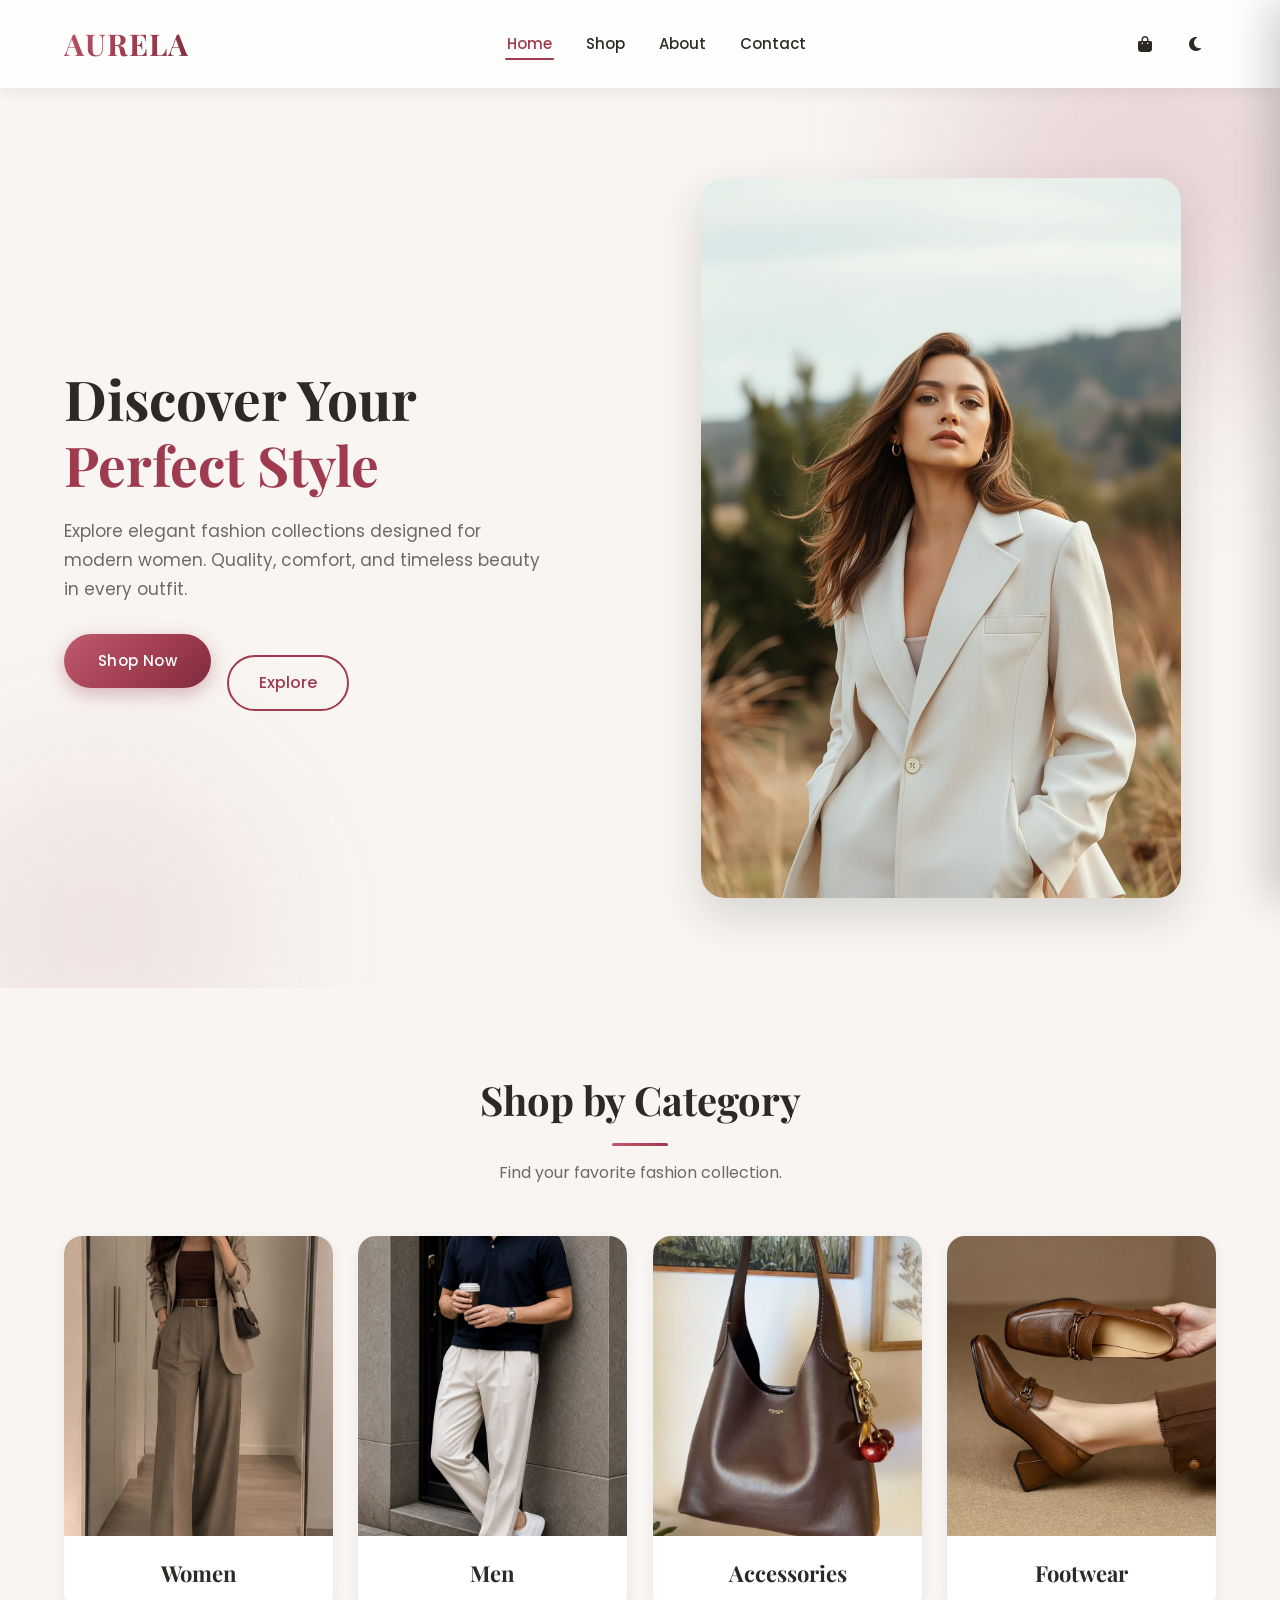
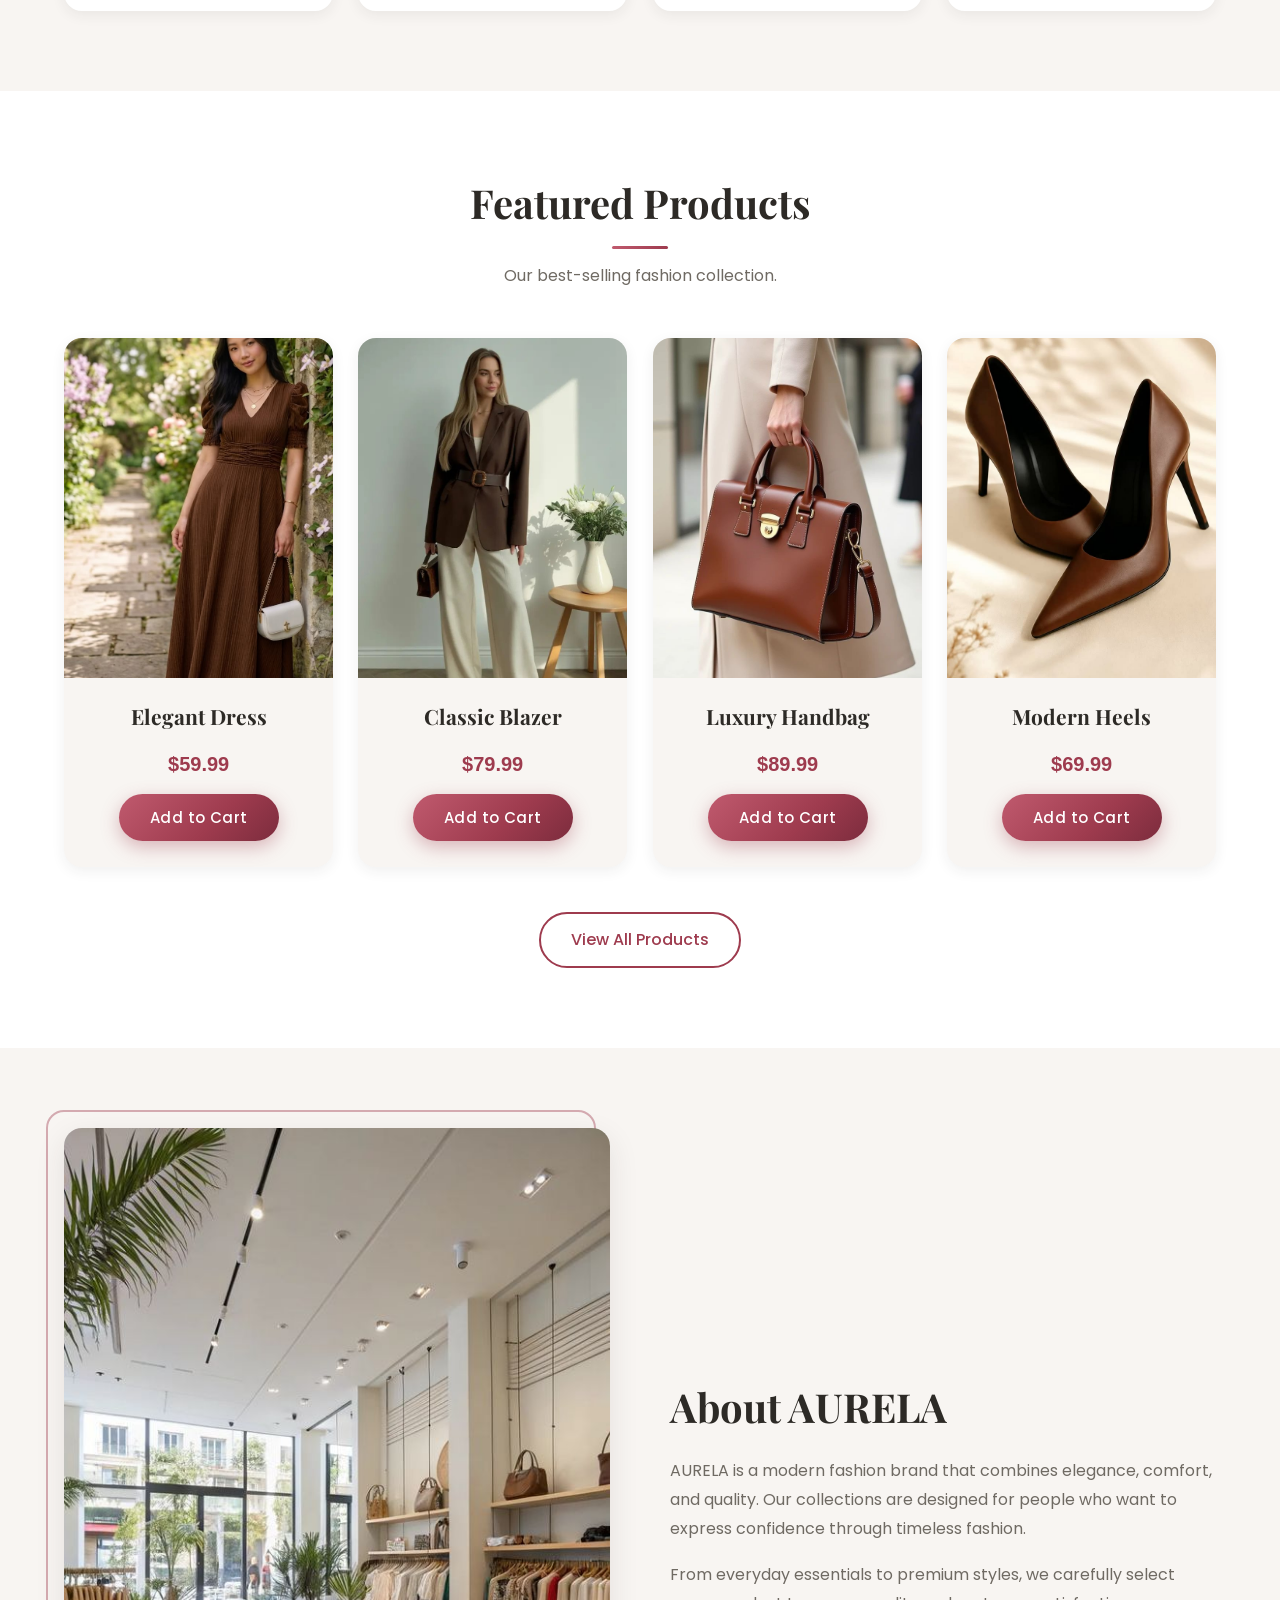
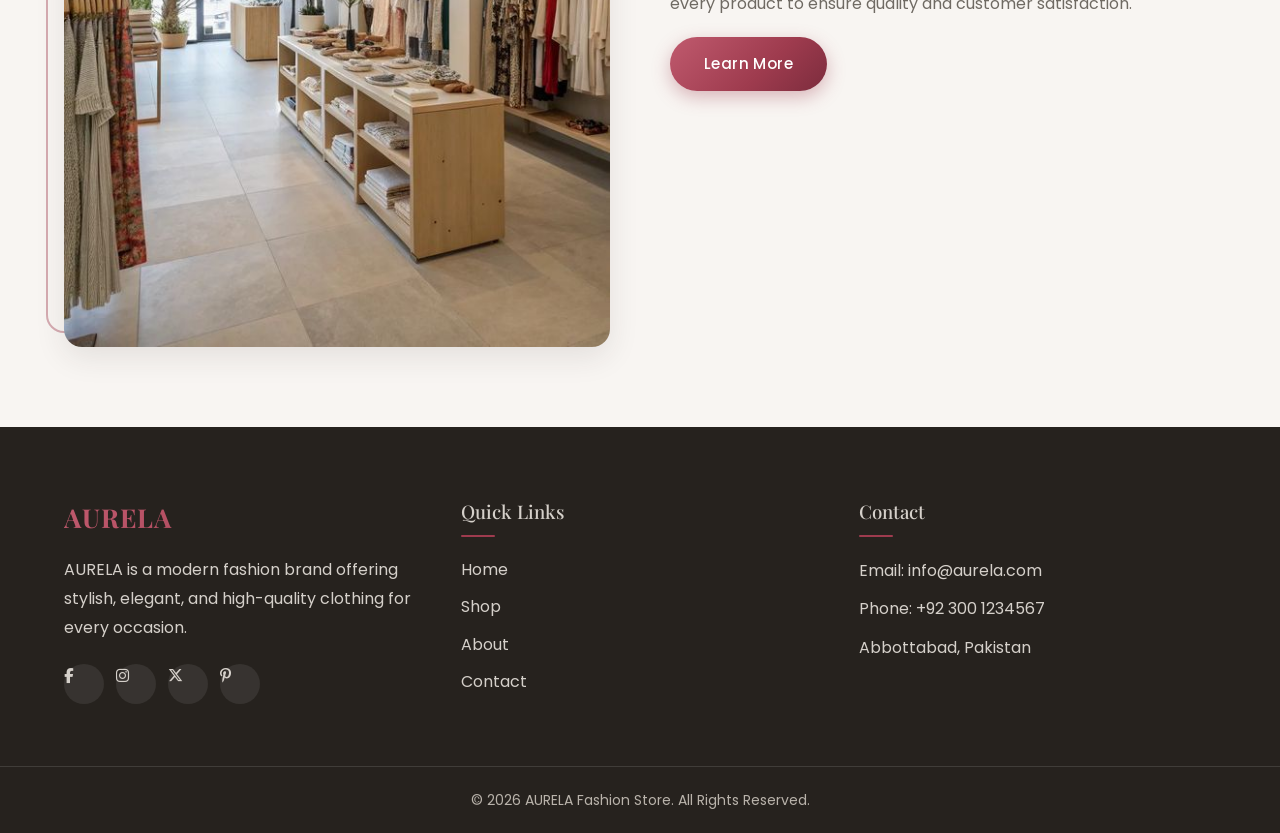
==== commit bd560998: "Add product pages, expand catalog to 16 items with new imagery, and polish Add dedicated product det" ====
--- a/index.html
+++ b/index.html
@@ -8,6 +8,16 @@
     <meta name="viewport" content="width=device-width, initial-scale=1.0">
 
     <title>AURELA Fashion Store</title>
+
+    <meta name="description" content="AURELA — modern fashion for every occasion. Shop elegant dresses, outerwear, bags, and shoes with free shipping and 30-day returns.">
+    <meta name="author" content="AURELA">
+    <meta name="theme-color" content="#9E3B4E">
+    <meta property="og:title" content="AURELA Fashion Store">
+    <meta property="og:description" content="Modern fashion for every occasion — elegant dresses, outerwear, bags, and shoes.">
+    <meta property="og:type" content="website">
+    <meta property="og:image" content="images/hero.jpg">
+    <meta property="og:url" content="https://mahnoorimranawan22.github.io/aurelia-fashion-store/">
+    <meta name="twitter:card" content="summary_large_image">
 
     <!-- Favicon -->
     <link rel="icon" href="data:image/svg+xml,<svg xmlns='http://www.w3.org/2000/svg' viewBox='0 0 100 100'><circle cx='50' cy='50' r='48' fill='%239E3B4E'/><text x='50' y='70' font-size='56' text-anchor='middle' fill='white' font-family='Georgia, serif'>A</text></svg>">
@@ -225,9 +235,13 @@
 
                 <div class="product-card reveal">
 
-                    <img src="images/dress1.jpg" alt="Elegant Dress" loading="lazy">
-
-                    <h3>Elegant Dress</h3>
+                    <a href="product.html?id=d1" class="card-link">
+
+                        <img src="images/dress1.jpg" alt="Elegant Dress" loading="lazy">
+
+                        <h3>Elegant Dress</h3>
+
+                    </a>
 
                     <p class="price">$59.99</p>
 
@@ -239,9 +253,13 @@
 
                 <div class="product-card reveal">
 
-                    <img src="images/dress2.jpg" alt="Classic Blazer" loading="lazy">
-
-                    <h3>Classic Blazer</h3>
+                    <a href="product.html?id=d2" class="card-link">
+
+                        <img src="images/dress2.jpg" alt="Classic Blazer" loading="lazy">
+
+                        <h3>Classic Blazer</h3>
+
+                    </a>
 
                     <p class="price">$79.99</p>
 
@@ -253,9 +271,13 @@
 
                 <div class="product-card reveal">
 
-                    <img src="images/dress3.jpg" alt="Luxury Handbag" loading="lazy">
-
-                    <h3>Luxury Handbag</h3>
+                    <a href="product.html?id=d3" class="card-link">
+
+                        <img src="images/dress3.jpg" alt="Luxury Handbag" loading="lazy">
+
+                        <h3>Luxury Handbag</h3>
+
+                    </a>
 
                     <p class="price">$89.99</p>
 
@@ -267,15 +289,25 @@
 
                 <div class="product-card reveal">
 
-                    <img src="images/dress4.jpg" alt="Modern Heels" loading="lazy">
-
-                    <h3>Modern Heels</h3>
+                    <a href="product.html?id=d4" class="card-link">
+
+                        <img src="images/dress4.jpg" alt="Modern Heels" loading="lazy">
+
+                        <h3>Modern Heels</h3>
+
+                    </a>
 
                     <p class="price">$69.99</p>
 
                     <button class="btn add-to-cart" data-id="d4" data-name="Modern Heels" data-price="69.99" data-img="images/dress4.jpg">Add to Cart</button>
 
                 </div>
+
+            </div>
+
+            <div class="view-all reveal">
+
+                <a href="shop.html" class="btn-outline">View All Products</a>
 
             </div>
 
--- a/style.css
+++ b/style.css
@@ -958,6 +958,276 @@
 
 .contact-form .btn {
     align-self: flex-start;
+}
+
+/* =====================
+   CARD LINKS
+===================== */
+
+.card-link {
+    display: block;
+    text-decoration: none;
+    color: inherit;
+}
+
+.view-all {
+    text-align: center;
+    margin-top: 45px;
+}
+
+/* =====================
+   PRODUCT PAGE
+===================== */
+
+.product-page {
+    padding: 50px 0 80px;
+}
+
+/* Breadcrumb */
+.breadcrumb {
+    display: flex;
+    align-items: center;
+    flex-wrap: wrap;
+    gap: 8px;
+    font-size: 14px;
+    color: var(--muted);
+    margin-bottom: 34px;
+    animation: fadeUp .6s var(--ease-out) both;
+}
+
+.breadcrumb a {
+    color: var(--muted);
+    text-decoration: none;
+    transition: color var(--transition);
+}
+
+.breadcrumb a:hover {
+    color: var(--accent);
+}
+
+.breadcrumb .crumb-sep {
+    color: var(--border);
+}
+
+.breadcrumb span:last-child {
+    color: var(--text);
+    font-weight: 500;
+}
+
+/* Detail layout */
+.product-detail {
+    display: grid;
+    grid-template-columns: 1fr 1.1fr;
+    gap: 60px;
+    align-items: start;
+}
+
+.product-gallery img {
+    width: 100%;
+    border-radius: var(--radius);
+    box-shadow: var(--shadow-md);
+    transition: transform .6s var(--ease-out), box-shadow var(--transition);
+}
+
+.product-gallery:hover img {
+    transform: scale(1.015);
+    box-shadow: var(--shadow-lg);
+}
+
+.product-info .product-cat {
+    display: inline-block;
+    font-size: 12px;
+    font-weight: 600;
+    letter-spacing: 1.5px;
+    text-transform: uppercase;
+    color: var(--accent);
+    background: rgba(var(--accent-rgb), .1);
+    padding: 6px 14px;
+    border-radius: 30px;
+    margin-bottom: 16px;
+}
+
+.product-info h1 {
+    font-family: var(--font-head);
+    font-size: clamp(30px, 4vw, 42px);
+    line-height: 1.15;
+    margin-bottom: 12px;
+    text-wrap: balance;
+}
+
+.product-price {
+    font-size: 26px;
+    font-weight: 600;
+    color: var(--accent);
+    margin-bottom: 20px;
+}
+
+.product-desc {
+    color: var(--muted);
+    line-height: 1.8;
+    margin-bottom: 26px;
+}
+
+/* Size selector */
+.size-block {
+    margin-bottom: 24px;
+}
+
+.size-label {
+    display: block;
+    font-size: 13px;
+    font-weight: 600;
+    letter-spacing: 1px;
+    text-transform: uppercase;
+    color: var(--muted);
+    margin-bottom: 12px;
+}
+
+.size-selector {
+    display: flex;
+    flex-wrap: wrap;
+    gap: 10px;
+}
+
+.size-btn {
+    min-width: 46px;
+    height: 42px;
+    padding: 0 12px;
+    border: 1.5px solid var(--border);
+    border-radius: 10px;
+    background: var(--bg-alt);
+    color: var(--text);
+    font-family: var(--font-body);
+    font-size: 14px;
+    font-weight: 500;
+    cursor: pointer;
+    transition: var(--transition);
+}
+
+.size-btn:hover {
+    border-color: var(--accent);
+    color: var(--accent);
+}
+
+.size-btn.selected {
+    background: var(--accent);
+    border-color: var(--accent);
+    color: #fff;
+    box-shadow: 0 6px 14px rgba(var(--accent-rgb), .3);
+}
+
+/* Buy row: quantity + add to cart */
+.buy-row {
+    display: flex;
+    align-items: center;
+    flex-wrap: wrap;
+    gap: 16px;
+    margin-bottom: 28px;
+}
+
+.qty-selector {
+    display: flex;
+    align-items: center;
+    border: 1.5px solid var(--border);
+    border-radius: 40px;
+    overflow: hidden;
+    background: var(--bg-alt);
+}
+
+.qty-selector button {
+    width: 44px;
+    height: 46px;
+    border: none;
+    background: none;
+    color: var(--text);
+    font-size: 18px;
+    cursor: pointer;
+    transition: var(--transition);
+}
+
+.qty-selector button:hover {
+    background: rgba(var(--accent-rgb), .12);
+    color: var(--accent);
+}
+
+.qty-selector span {
+    min-width: 34px;
+    text-align: center;
+    font-weight: 600;
+}
+
+.buy-row .btn {
+    padding: 14px 38px;
+}
+
+/* Product meta */
+.product-meta {
+    border-top: 1px solid var(--border);
+    padding-top: 22px;
+}
+
+.product-meta p {
+    display: flex;
+    align-items: center;
+    gap: 12px;
+    color: var(--muted);
+    font-size: 14px;
+    margin-bottom: 10px;
+}
+
+.product-meta i {
+    color: var(--accent);
+    width: 20px;
+    text-align: center;
+}
+
+/* Related products */
+.related {
+    margin-top: 90px;
+}
+
+/* =====================
+   SHOP FILTERS
+===================== */
+
+.filter-bar {
+    display: flex;
+    flex-wrap: wrap;
+    justify-content: center;
+    gap: 10px;
+    margin-bottom: 14px;
+}
+
+.filter-btn {
+    padding: 10px 22px;
+    border: 1.5px solid var(--border);
+    border-radius: 40px;
+    background: var(--bg-alt);
+    color: var(--text);
+    font-family: var(--font-body);
+    font-size: 14px;
+    font-weight: 500;
+    cursor: pointer;
+    transition: var(--transition);
+}
+
+.filter-btn:hover {
+    border-color: var(--accent);
+    color: var(--accent);
+}
+
+.filter-btn.active {
+    background: var(--accent);
+    border-color: var(--accent);
+    color: #fff;
+    box-shadow: 0 6px 14px rgba(var(--accent-rgb), .3);
+}
+
+.filter-count {
+    text-align: center;
+    color: var(--muted);
+    font-size: 13px;
+    margin-bottom: 34px;
 }
 
 /* =====================
@@ -1568,6 +1838,20 @@
         background-attachment: scroll;
     }
 
+    /* Product page */
+    .product-detail {
+        grid-template-columns: 1fr;
+        gap: 34px;
+    }
+
+    .related {
+        margin-top: 60px;
+    }
+
+    .breadcrumb {
+        margin-bottom: 24px;
+    }
+
     /* Footer */
     .footer-container {
         grid-template-columns: 1fr;
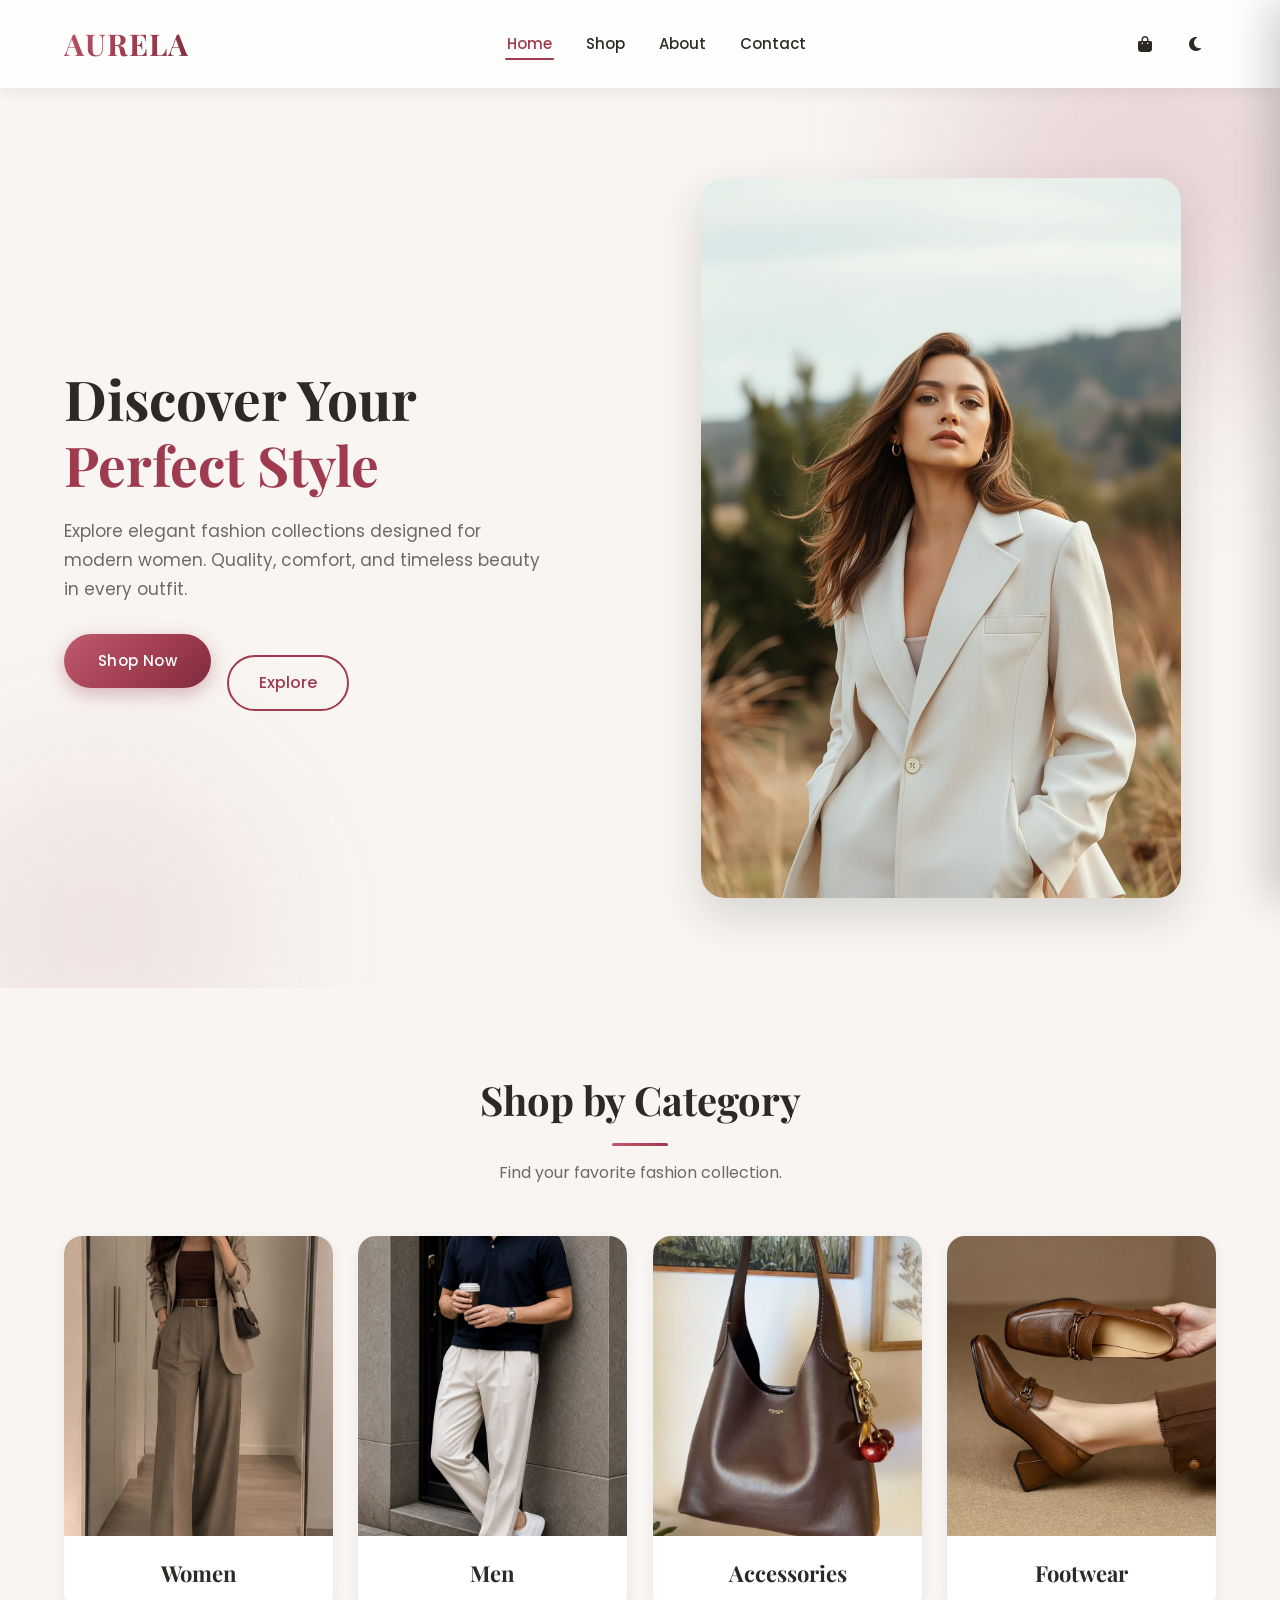
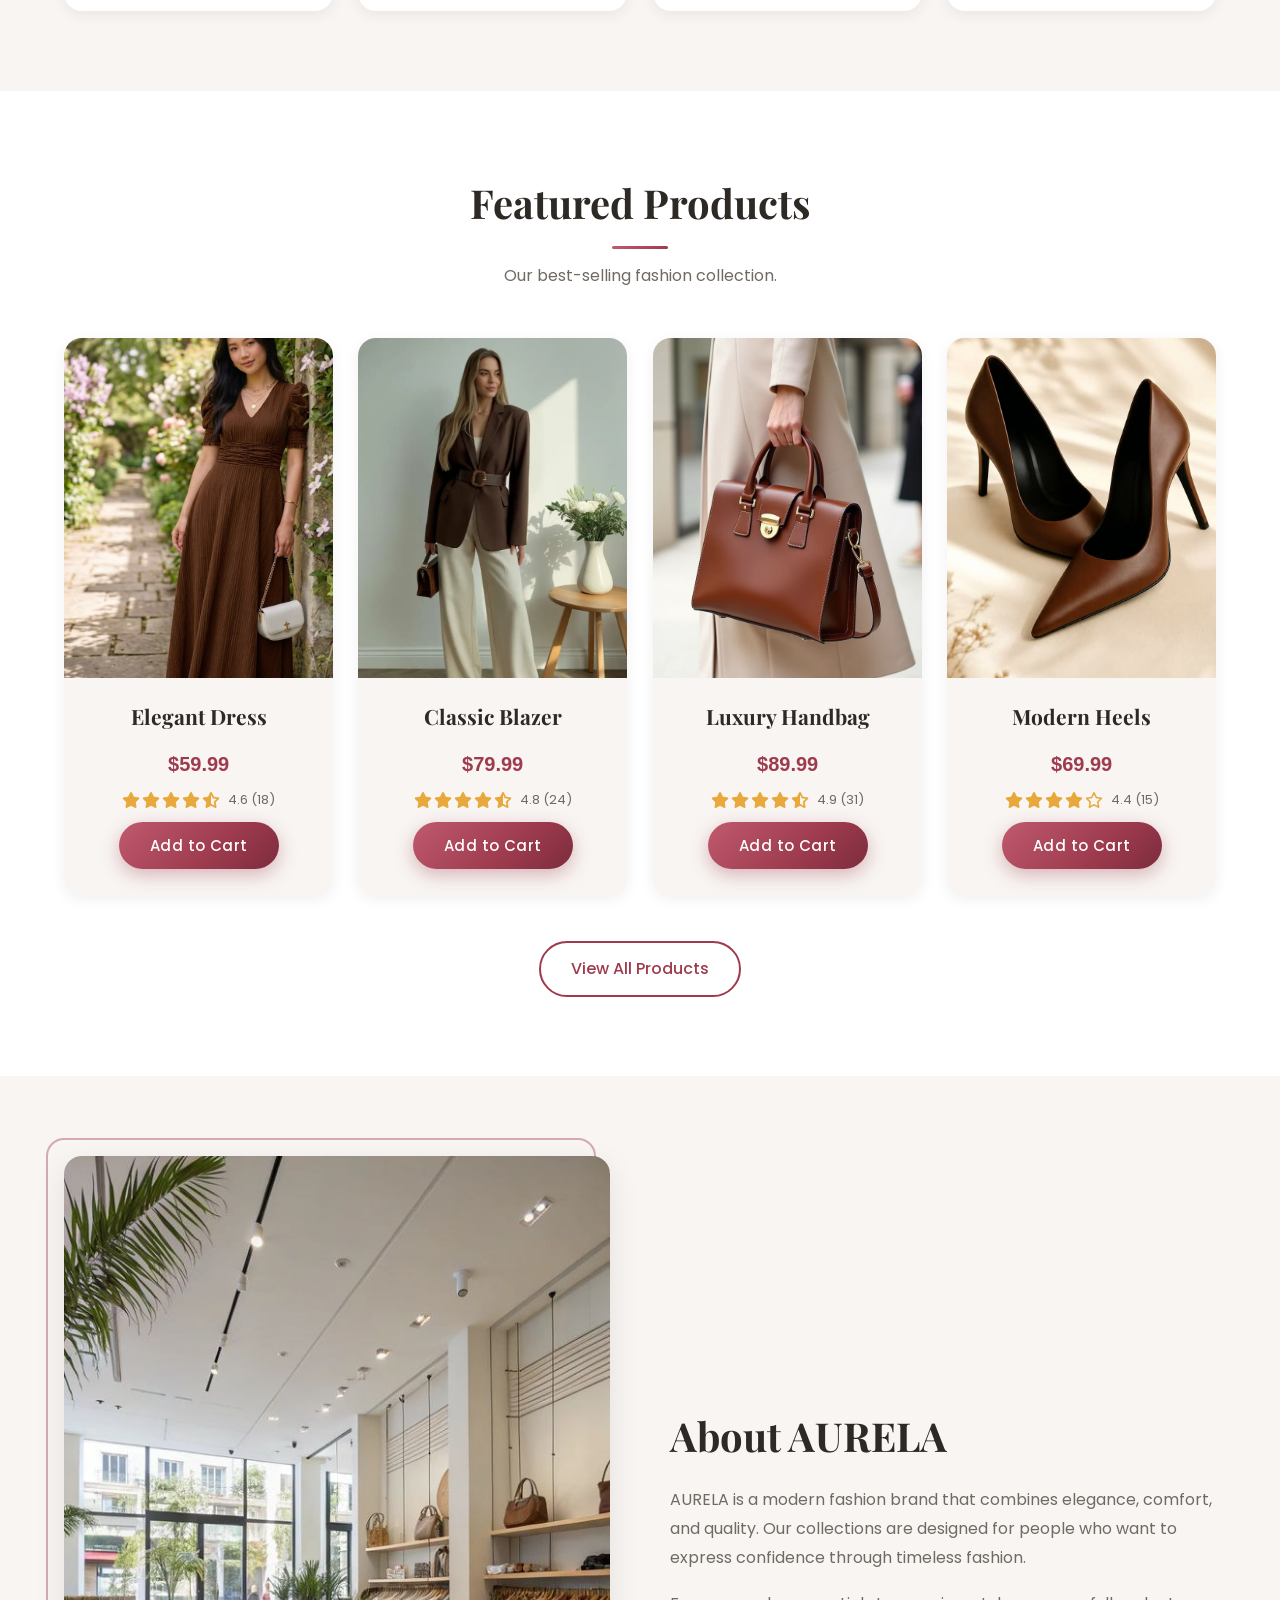
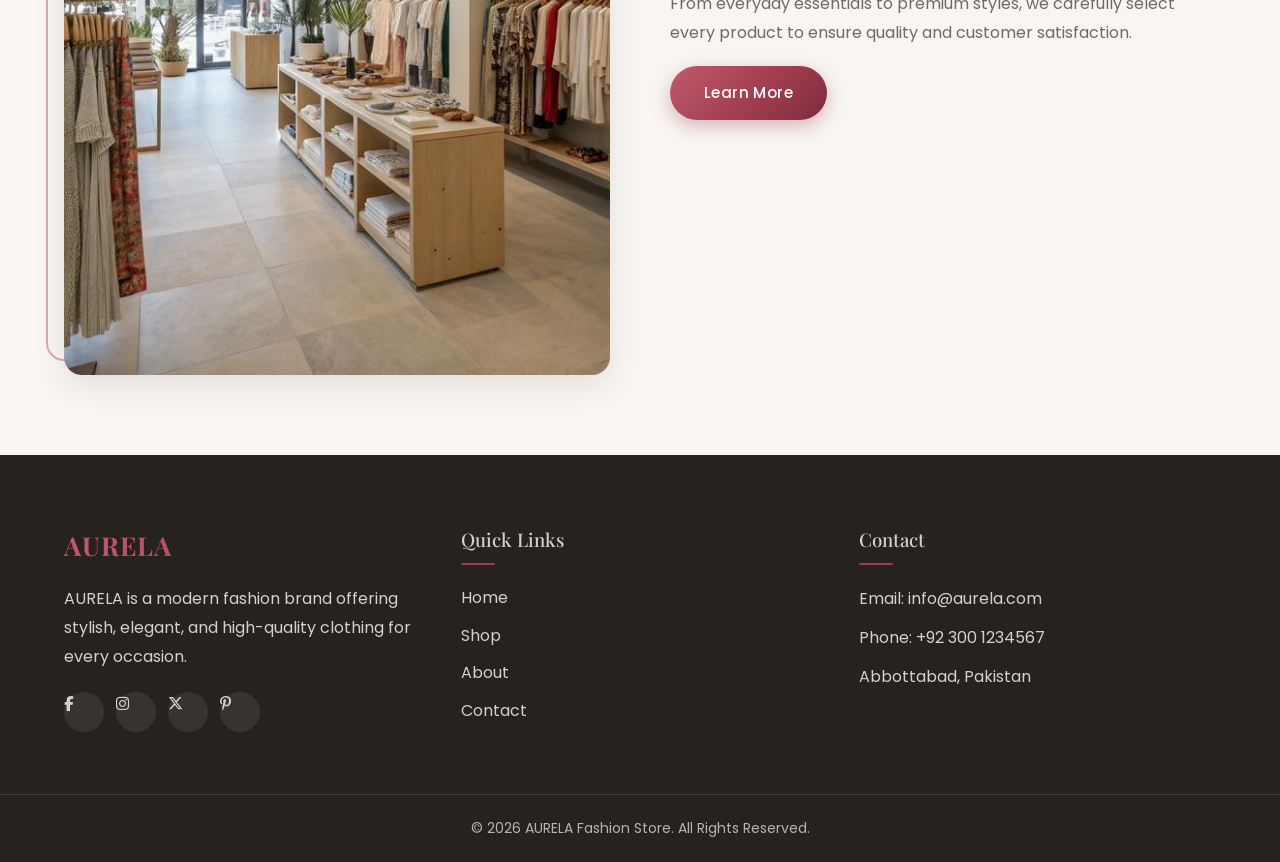
==== commit 57d4481b: "Add product ratings and customer reviews Show star ratings on product cards and product pages, and a" ====
--- a/index.html
+++ b/index.html
@@ -245,6 +245,8 @@
 
                     <p class="price">$59.99</p>
 
+                    <div class="product-rating" data-rating="4.6" data-reviews="18"></div>
+
                     <button class="btn add-to-cart" data-id="d1" data-name="Elegant Dress" data-price="59.99" data-img="images/dress1.jpg">Add to Cart</button>
 
                 </div>
@@ -263,6 +265,8 @@
 
                     <p class="price">$79.99</p>
 
+                    <div class="product-rating" data-rating="4.8" data-reviews="24"></div>
+
                     <button class="btn add-to-cart" data-id="d2" data-name="Classic Blazer" data-price="79.99" data-img="images/dress2.jpg">Add to Cart</button>
 
                 </div>
@@ -281,6 +285,8 @@
 
                     <p class="price">$89.99</p>
 
+                    <div class="product-rating" data-rating="4.9" data-reviews="31"></div>
+
                     <button class="btn add-to-cart" data-id="d3" data-name="Luxury Handbag" data-price="89.99" data-img="images/dress3.jpg">Add to Cart</button>
 
                 </div>
@@ -298,6 +304,8 @@
                     </a>
 
                     <p class="price">$69.99</p>
+
+                    <div class="product-rating" data-rating="4.4" data-reviews="15"></div>
 
                     <button class="btn add-to-cart" data-id="d4" data-name="Modern Heels" data-price="69.99" data-img="images/dress4.jpg">Add to Cart</button>
 
--- a/style.css
+++ b/style.css
@@ -1228,6 +1228,277 @@
     color: var(--muted);
     font-size: 13px;
     margin-bottom: 34px;
+}
+
+/* =====================
+   RATINGS
+===================== */
+
+:root {
+    --star: #E8A83C;
+}
+
+.product-rating {
+    display: flex;
+    align-items: center;
+    justify-content: center;
+    gap: 8px;
+    margin: -4px 0 12px;
+}
+
+.product-rating-lg {
+    justify-content: flex-start;
+    margin: -6px 0 18px;
+    font-size: 15px;
+}
+
+.rating-stars {
+    display: inline-flex;
+    gap: 2px;
+    color: var(--star);
+    line-height: 1;
+}
+
+.rating-count {
+    color: var(--muted);
+    font-size: 13px;
+}
+
+.product-rating-lg .rating-count {
+    font-size: 14px;
+}
+
+/* =====================
+   REVIEWS
+===================== */
+
+.reviews-section {
+    padding: 30px 0 10px;
+}
+
+.reviews-layout {
+    display: grid;
+    grid-template-columns: 340px 1fr;
+    gap: 50px;
+    align-items: start;
+}
+
+.review-summary {
+    background: var(--card);
+    border-radius: var(--radius);
+    box-shadow: var(--shadow-sm);
+    padding: 32px 28px;
+    text-align: center;
+}
+
+.review-avg {
+    display: block;
+    font-family: var(--font-head);
+    font-size: 58px;
+    line-height: 1;
+    margin-bottom: 12px;
+}
+
+.review-summary .rating-stars {
+    font-size: 20px;
+    justify-content: center;
+    display: flex;
+    margin-bottom: 8px;
+}
+
+#rev-count {
+    color: var(--muted);
+    font-size: 14px;
+    margin-bottom: 22px;
+}
+
+.rating-breakdown {
+    text-align: left;
+}
+
+.breakdown-row {
+    display: grid;
+    grid-template-columns: 42px 1fr 34px;
+    align-items: center;
+    gap: 10px;
+    margin-bottom: 9px;
+    font-size: 13px;
+    color: var(--muted);
+}
+
+.breakdown-row i {
+    color: var(--star);
+    font-size: 11px;
+}
+
+.breakdown-bar {
+    height: 8px;
+    border-radius: 6px;
+    background: var(--input-bg);
+    overflow: hidden;
+}
+
+.breakdown-fill {
+    height: 100%;
+    border-radius: 6px;
+    background: linear-gradient(90deg, var(--accent-light), var(--accent));
+    transition: width .8s var(--ease-out);
+}
+
+.reviews-list {
+    display: flex;
+    flex-direction: column;
+    gap: 18px;
+}
+
+.review-card {
+    background: var(--card);
+    border-radius: var(--radius);
+    box-shadow: var(--shadow-sm);
+    padding: 24px;
+    transition: transform var(--transition), box-shadow var(--transition);
+}
+
+.review-card:hover {
+    transform: translateY(-3px);
+    box-shadow: var(--shadow-md);
+}
+
+.review-head {
+    display: flex;
+    align-items: center;
+    gap: 14px;
+    margin-bottom: 12px;
+}
+
+.review-avatar {
+    width: 44px;
+    height: 44px;
+    flex-shrink: 0;
+    border-radius: 50%;
+    background: linear-gradient(135deg, var(--accent-light), var(--accent));
+    color: #fff;
+    display: grid;
+    place-items: center;
+    font-family: var(--font-head);
+    font-weight: 700;
+    font-size: 18px;
+}
+
+.review-name {
+    font-weight: 600;
+    font-size: 15px;
+}
+
+.review-date {
+    font-size: 12px;
+    color: var(--muted);
+}
+
+.review-badge {
+    margin-left: auto;
+    font-size: 11px;
+    font-weight: 600;
+    color: var(--accent);
+    background: rgba(var(--accent-rgb), .1);
+    padding: 4px 12px;
+    border-radius: 20px;
+    white-space: nowrap;
+}
+
+.review-badge i {
+    margin-right: 4px;
+}
+
+.review-stars {
+    font-size: 13px;
+    margin-bottom: 10px;
+}
+
+.review-text {
+    color: var(--muted);
+    line-height: 1.7;
+    font-size: 14.5px;
+}
+
+.reviews-empty {
+    color: var(--muted);
+    text-align: center;
+    padding: 40px 0;
+}
+
+/* Write a review */
+.review-form {
+    margin-top: 50px;
+    max-width: 680px;
+    background: var(--card);
+    border-radius: var(--radius);
+    box-shadow: var(--shadow-sm);
+    padding: 34px;
+}
+
+.review-form h3 {
+    font-family: var(--font-head);
+    font-size: 24px;
+    margin-bottom: 20px;
+}
+
+.review-form form {
+    display: flex;
+    flex-direction: column;
+    gap: 16px;
+}
+
+.review-form input,
+.review-form textarea {
+    width: 100%;
+    padding: 14px 16px;
+    border: 1.5px solid var(--border);
+    border-radius: 12px;
+    background: var(--input-bg);
+    color: var(--text);
+    font-family: var(--font-body);
+    font-size: 14.5px;
+    transition: border-color var(--transition), box-shadow var(--transition), background var(--transition);
+}
+
+.review-form input:focus,
+.review-form textarea:focus {
+    outline: none;
+    border-color: var(--accent);
+    background: var(--bg-alt);
+    box-shadow: 0 0 0 4px rgba(var(--accent-rgb), .15);
+}
+
+.review-form textarea {
+    resize: vertical;
+    min-height: 110px;
+}
+
+.review-form .btn {
+    align-self: flex-start;
+}
+
+.star-picker {
+    display: flex;
+    gap: 4px;
+    font-size: 24px;
+    cursor: pointer;
+    width: fit-content;
+}
+
+.star-picker i {
+    color: var(--border);
+    transition: color .2s ease, transform .2s ease;
+}
+
+.star-picker i.on,
+.star-picker i:hover {
+    color: var(--star);
+}
+
+.star-picker i:hover {
+    transform: scale(1.15);
 }
 
 /* =====================
@@ -1852,6 +2123,16 @@
         margin-bottom: 24px;
     }
 
+    /* Reviews */
+    .reviews-layout {
+        grid-template-columns: 1fr;
+        gap: 30px;
+    }
+
+    .review-form {
+        padding: 26px 22px;
+    }
+
     /* Footer */
     .footer-container {
         grid-template-columns: 1fr;
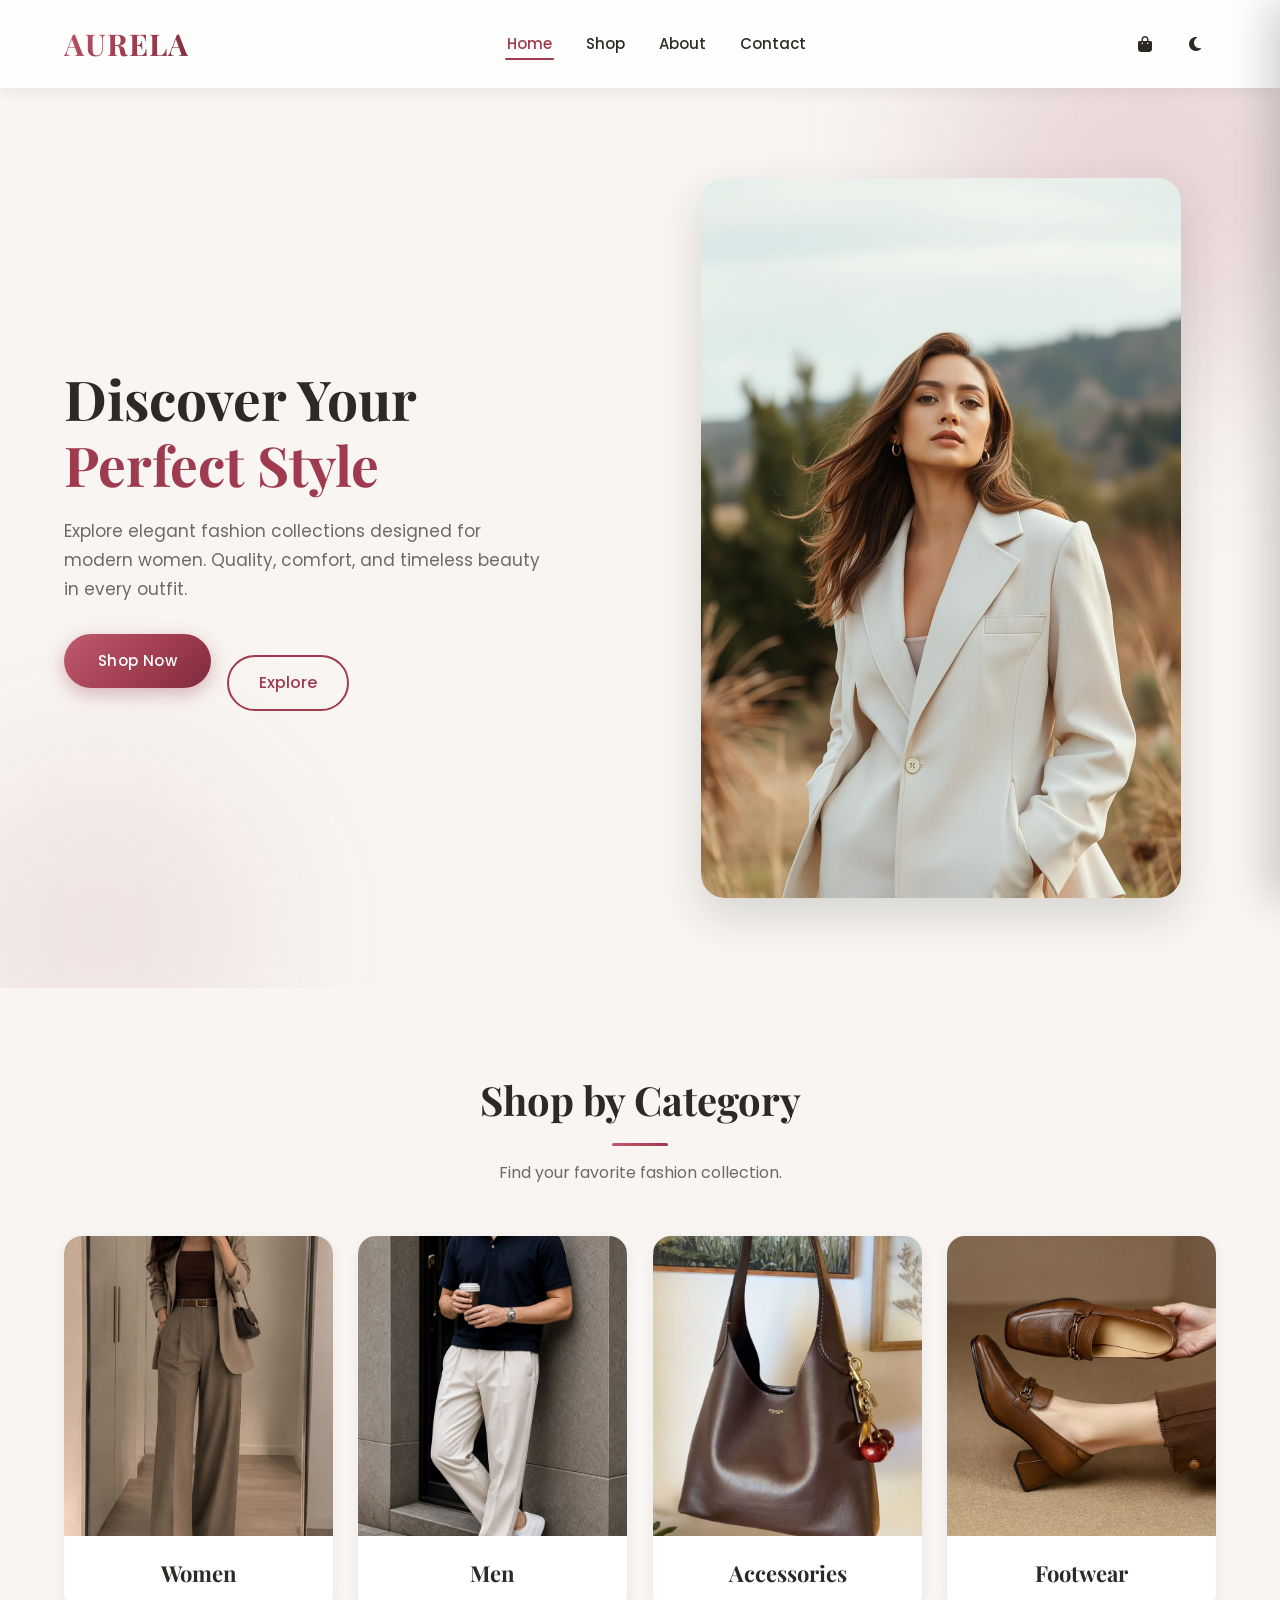
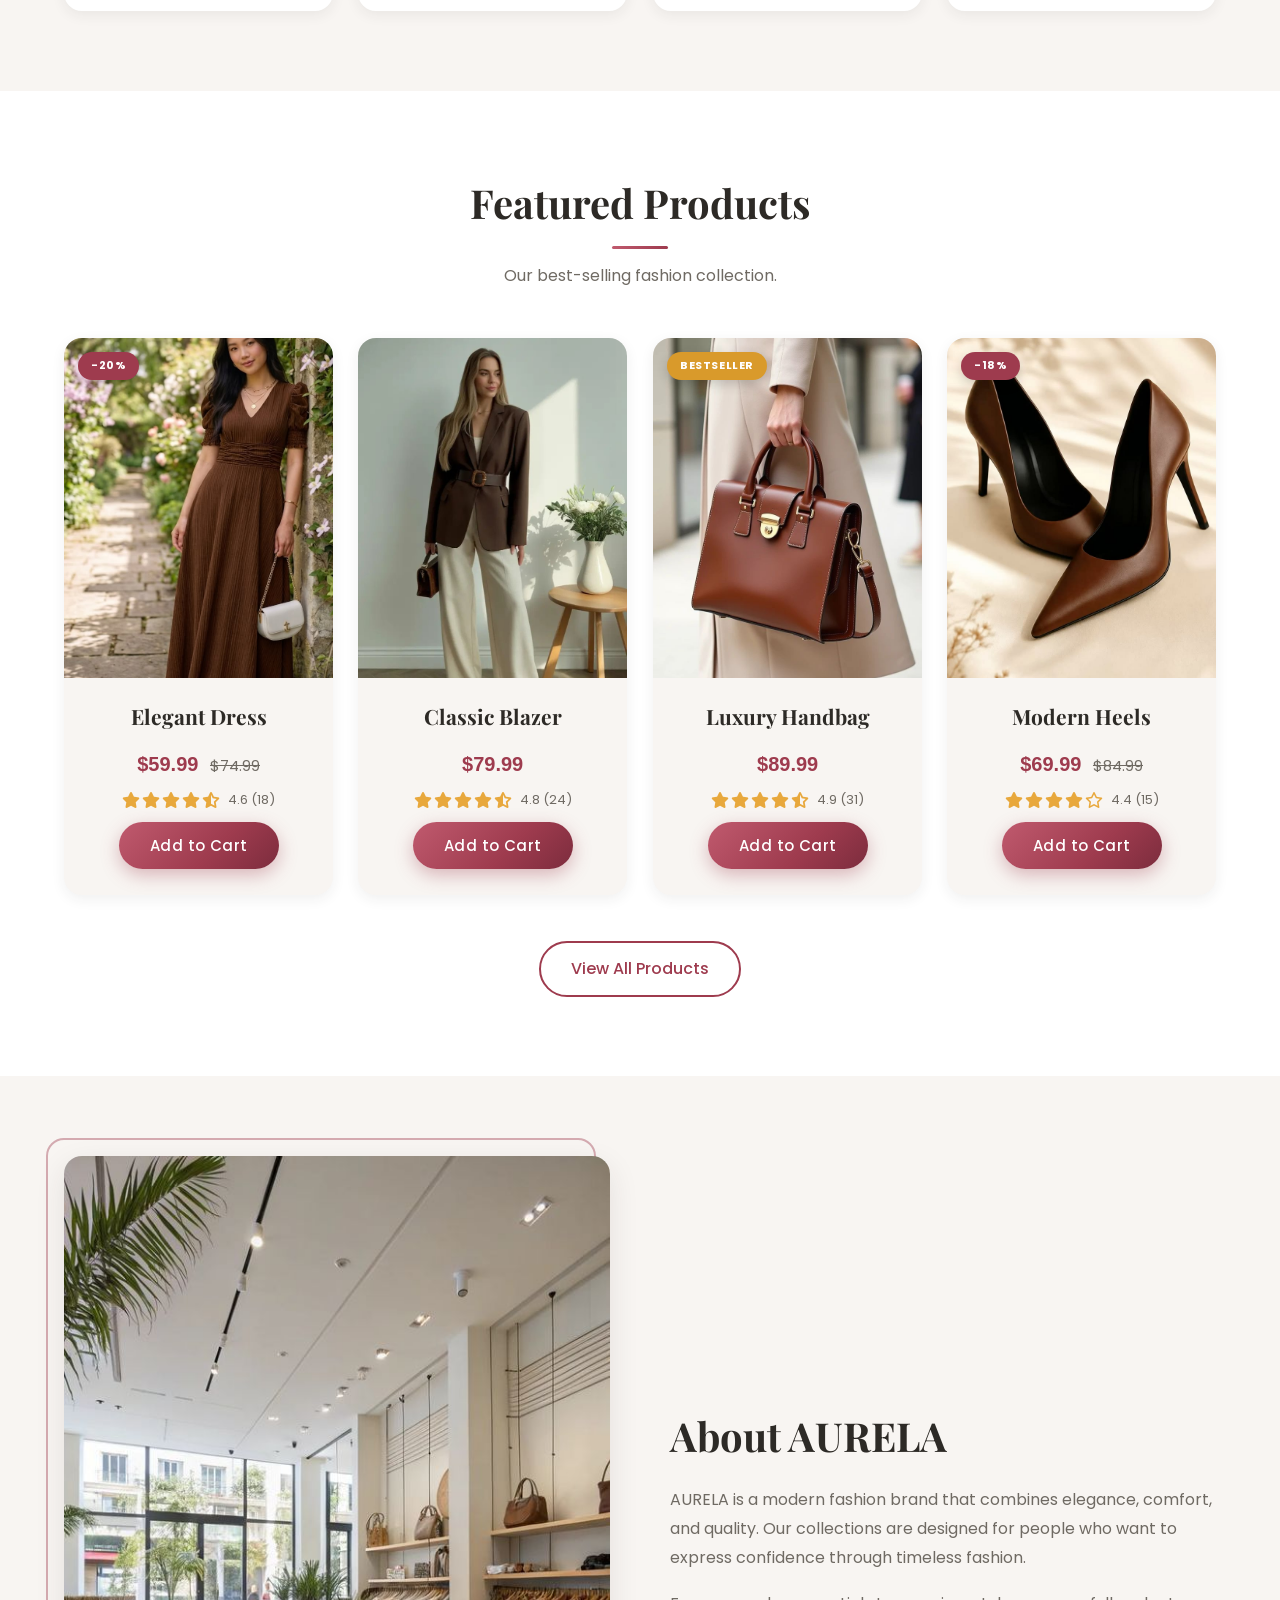
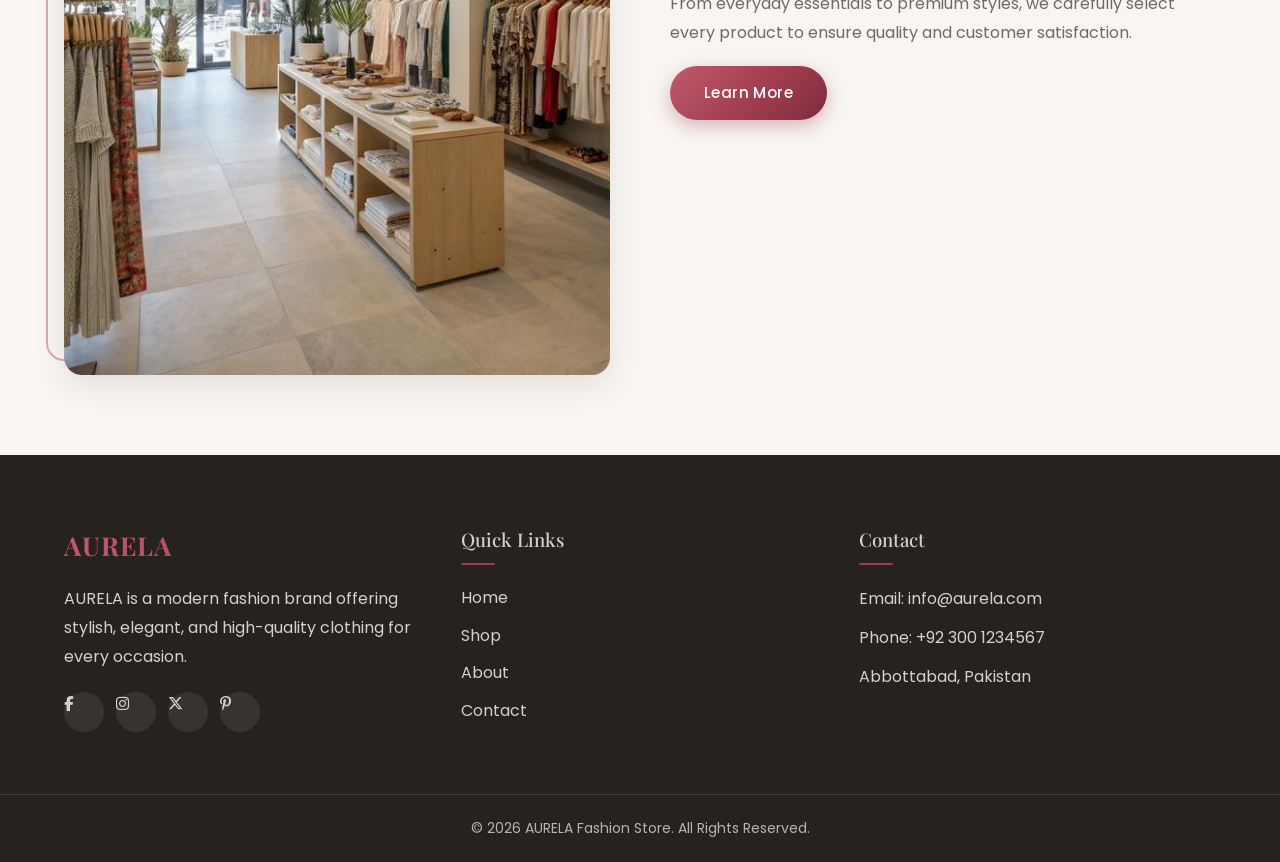
==== commit fb21e80b: "Add product search, sorting, and sale badges Add a live search bar and a sort dropdown (featured, pr" ====
--- a/index.html
+++ b/index.html
@@ -235,6 +235,8 @@
 
                 <div class="product-card reveal">
 
+                    <div class="card-badge badge-sale">-20%</div>
+
                     <a href="product.html?id=d1" class="card-link">
 
                         <img src="images/dress1.jpg" alt="Elegant Dress" loading="lazy">
@@ -243,7 +245,7 @@
 
                     </a>
 
-                    <p class="price">$59.99</p>
+                    <p class="price">$59.99 <del class="price-old">$74.99</del></p>
 
                     <div class="product-rating" data-rating="4.6" data-reviews="18"></div>
 
@@ -275,6 +277,8 @@
 
                 <div class="product-card reveal">
 
+                    <div class="card-badge badge-bestseller">Bestseller</div>
+
                     <a href="product.html?id=d3" class="card-link">
 
                         <img src="images/dress3.jpg" alt="Luxury Handbag" loading="lazy">
@@ -295,6 +299,8 @@
 
                 <div class="product-card reveal">
 
+                    <div class="card-badge badge-sale">-18%</div>
+
                     <a href="product.html?id=d4" class="card-link">
 
                         <img src="images/dress4.jpg" alt="Modern Heels" loading="lazy">
@@ -303,7 +309,7 @@
 
                     </a>
 
-                    <p class="price">$69.99</p>
+                    <p class="price">$69.99 <del class="price-old">$84.99</del></p>
 
                     <div class="product-rating" data-rating="4.4" data-reviews="15"></div>
 
--- a/style.css
+++ b/style.css
@@ -1499,6 +1499,148 @@
 
 .star-picker i:hover {
     transform: scale(1.15);
+}
+
+/* =====================
+   SHOP TOOLBAR (search + sort)
+===================== */
+
+.shop-toolbar {
+    display: flex;
+    align-items: center;
+    justify-content: space-between;
+    flex-wrap: wrap;
+    gap: 16px;
+    margin-bottom: 24px;
+}
+
+.search-box {
+    position: relative;
+    flex: 1;
+    min-width: 220px;
+    max-width: 420px;
+}
+
+.search-box i {
+    position: absolute;
+    left: 16px;
+    top: 50%;
+    transform: translateY(-50%);
+    color: var(--muted);
+    font-size: 14px;
+    pointer-events: none;
+}
+
+.search-box input {
+    width: 100%;
+    padding: 13px 16px 13px 42px;
+    border: 1.5px solid var(--border);
+    border-radius: 40px;
+    background: var(--bg-alt);
+    color: var(--text);
+    font-family: var(--font-body);
+    font-size: 14.5px;
+    transition: border-color var(--transition), box-shadow var(--transition);
+}
+
+.search-box input:focus {
+    outline: none;
+    border-color: var(--accent);
+    box-shadow: 0 0 0 4px rgba(var(--accent-rgb), .15);
+}
+
+.sort-box {
+    display: flex;
+    align-items: center;
+    gap: 10px;
+}
+
+.sort-box label {
+    font-size: 13px;
+    color: var(--muted);
+    white-space: nowrap;
+}
+
+.sort-box select {
+    padding: 12px 38px 12px 16px;
+    border: 1.5px solid var(--border);
+    border-radius: 40px;
+    background: var(--bg-alt);
+    color: var(--text);
+    font-family: var(--font-body);
+    font-size: 14px;
+    cursor: pointer;
+    transition: border-color var(--transition), box-shadow var(--transition);
+    appearance: none;
+    -webkit-appearance: none;
+    background-image: url("data:image/svg+xml,%3Csvg xmlns='http://www.w3.org/2000/svg' width='10' height='6' viewBox='0 0 10 6'%3E%3Cpath fill='%23888' d='M5 6 0 0h10z'/%3E%3C/svg%3E");
+    background-repeat: no-repeat;
+    background-position: right 16px center;
+}
+
+.sort-box select:focus {
+    outline: none;
+    border-color: var(--accent);
+    box-shadow: 0 0 0 4px rgba(var(--accent-rgb), .15);
+}
+
+/* =====================
+   BADGES & SALE PRICES
+===================== */
+
+.product-card {
+    position: relative;
+}
+
+.card-badge {
+    position: absolute;
+    top: 14px;
+    left: 14px;
+    z-index: 2;
+    padding: 5px 13px;
+    border-radius: 30px;
+    font-size: 11px;
+    font-weight: 700;
+    letter-spacing: .6px;
+    text-transform: uppercase;
+    color: #fff;
+    box-shadow: 0 4px 12px rgba(0, 0, 0, .18);
+    animation: fadeUp .5s var(--ease-out) both;
+}
+
+.badge-sale {
+    background: var(--accent);
+}
+
+.badge-new {
+    background: #3E9C6B;
+}
+
+.badge-bestseller {
+    background: #D99A2B;
+}
+
+.badge-limited {
+    background: #3A3A3A;
+}
+
+/* Static badge variant for the product page */
+.product-page-badge {
+    position: static;
+    display: inline-block;
+    margin: 0 0 14px;
+}
+
+.price-old {
+    color: var(--muted);
+    font-weight: 400;
+    font-size: 15px;
+    text-decoration: line-through;
+    margin-left: 6px;
+}
+
+.product-price .price-old {
+    font-size: 18px;
 }
 
 /* =====================
@@ -2133,6 +2275,24 @@
         padding: 26px 22px;
     }
 
+    /* Shop toolbar */
+    .shop-toolbar {
+        flex-direction: column;
+        align-items: stretch;
+    }
+
+    .search-box {
+        max-width: none;
+    }
+
+    .sort-box {
+        justify-content: space-between;
+    }
+
+    .sort-box select {
+        flex: 1;
+    }
+
     /* Footer */
     .footer-container {
         grid-template-columns: 1fr;
